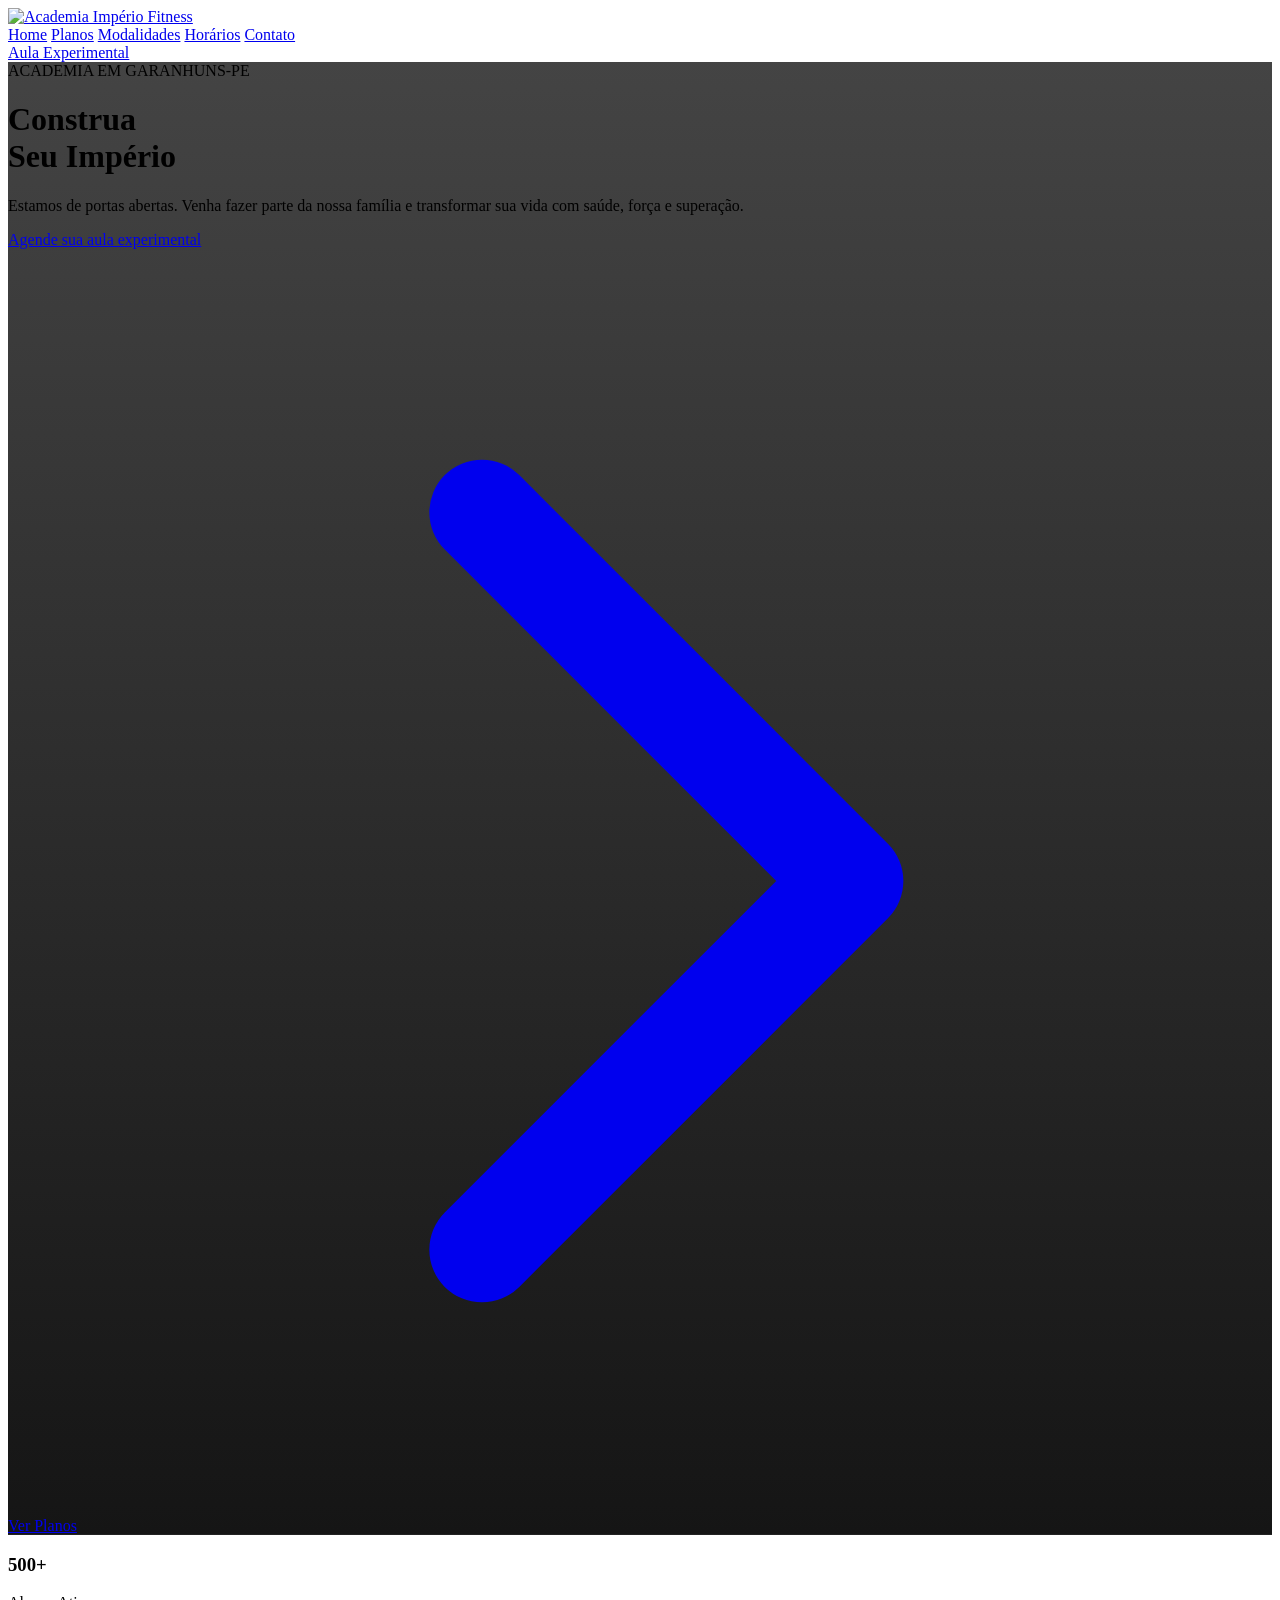
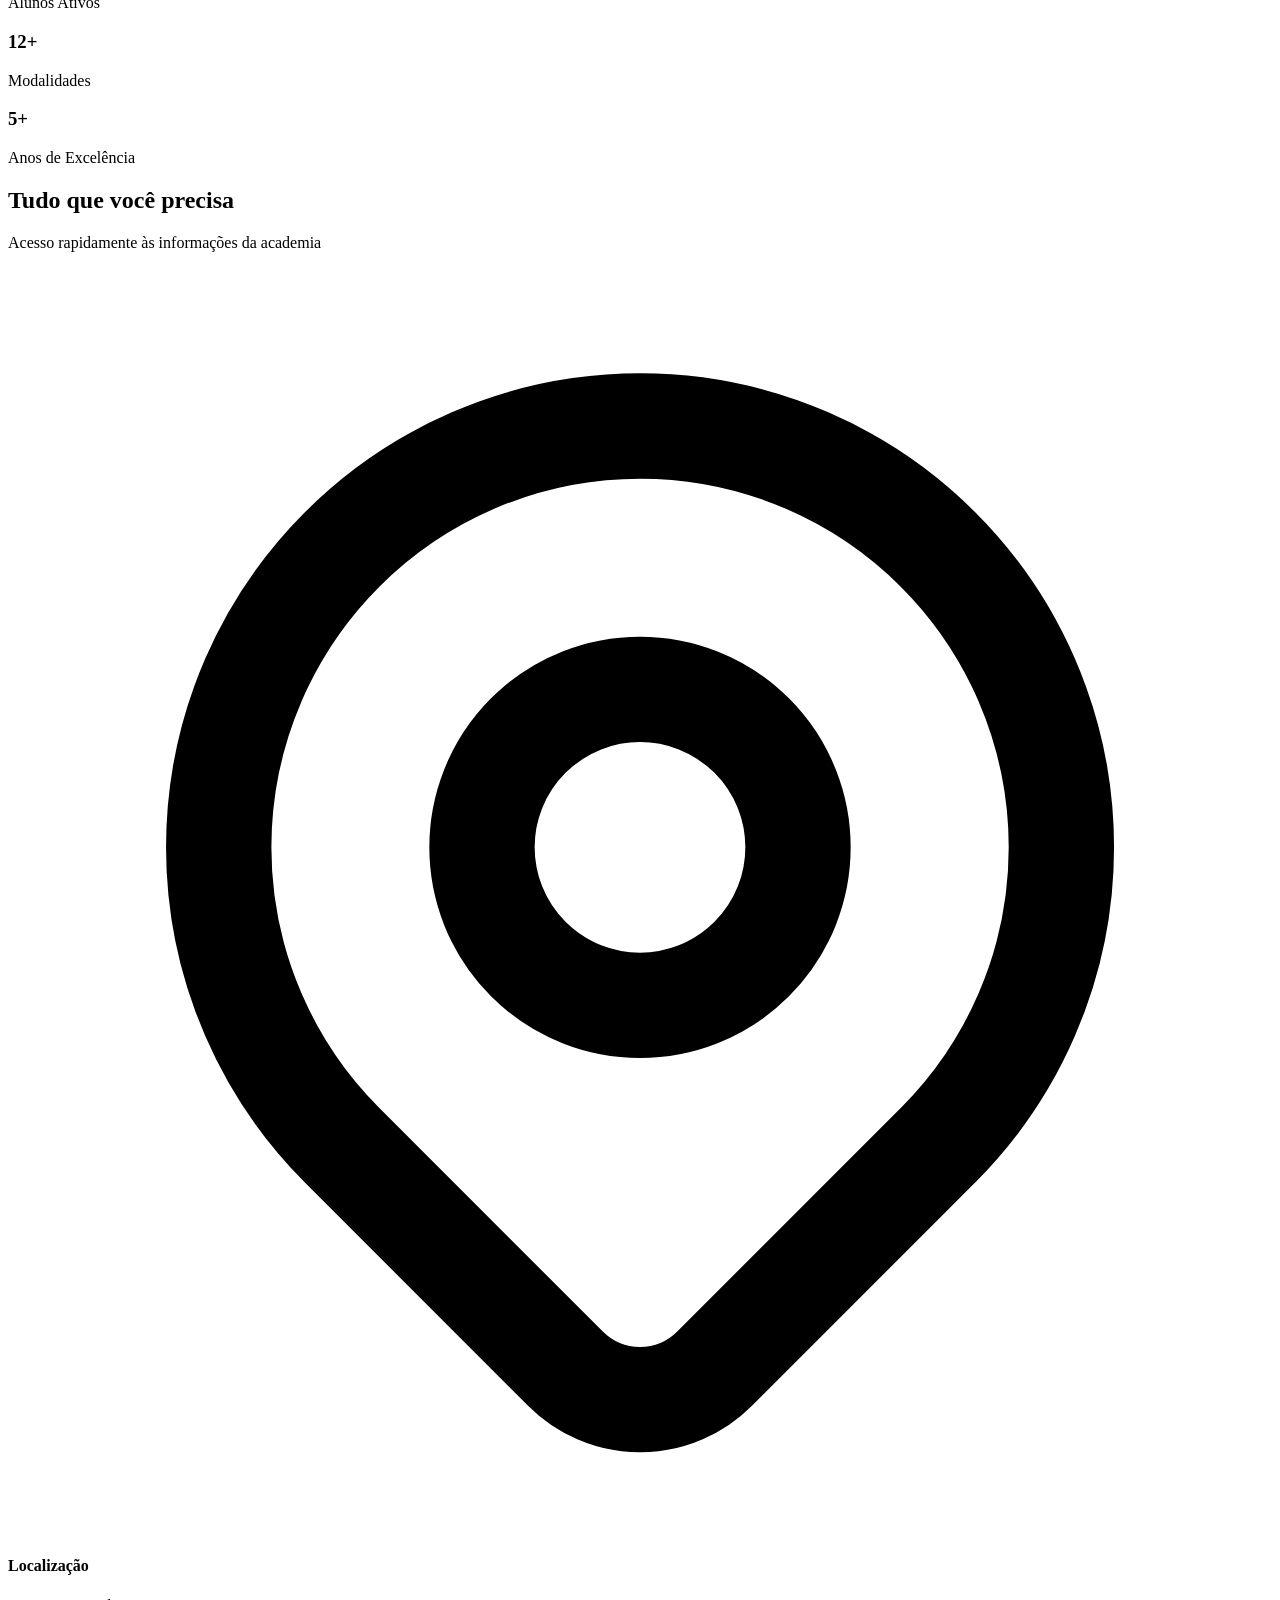
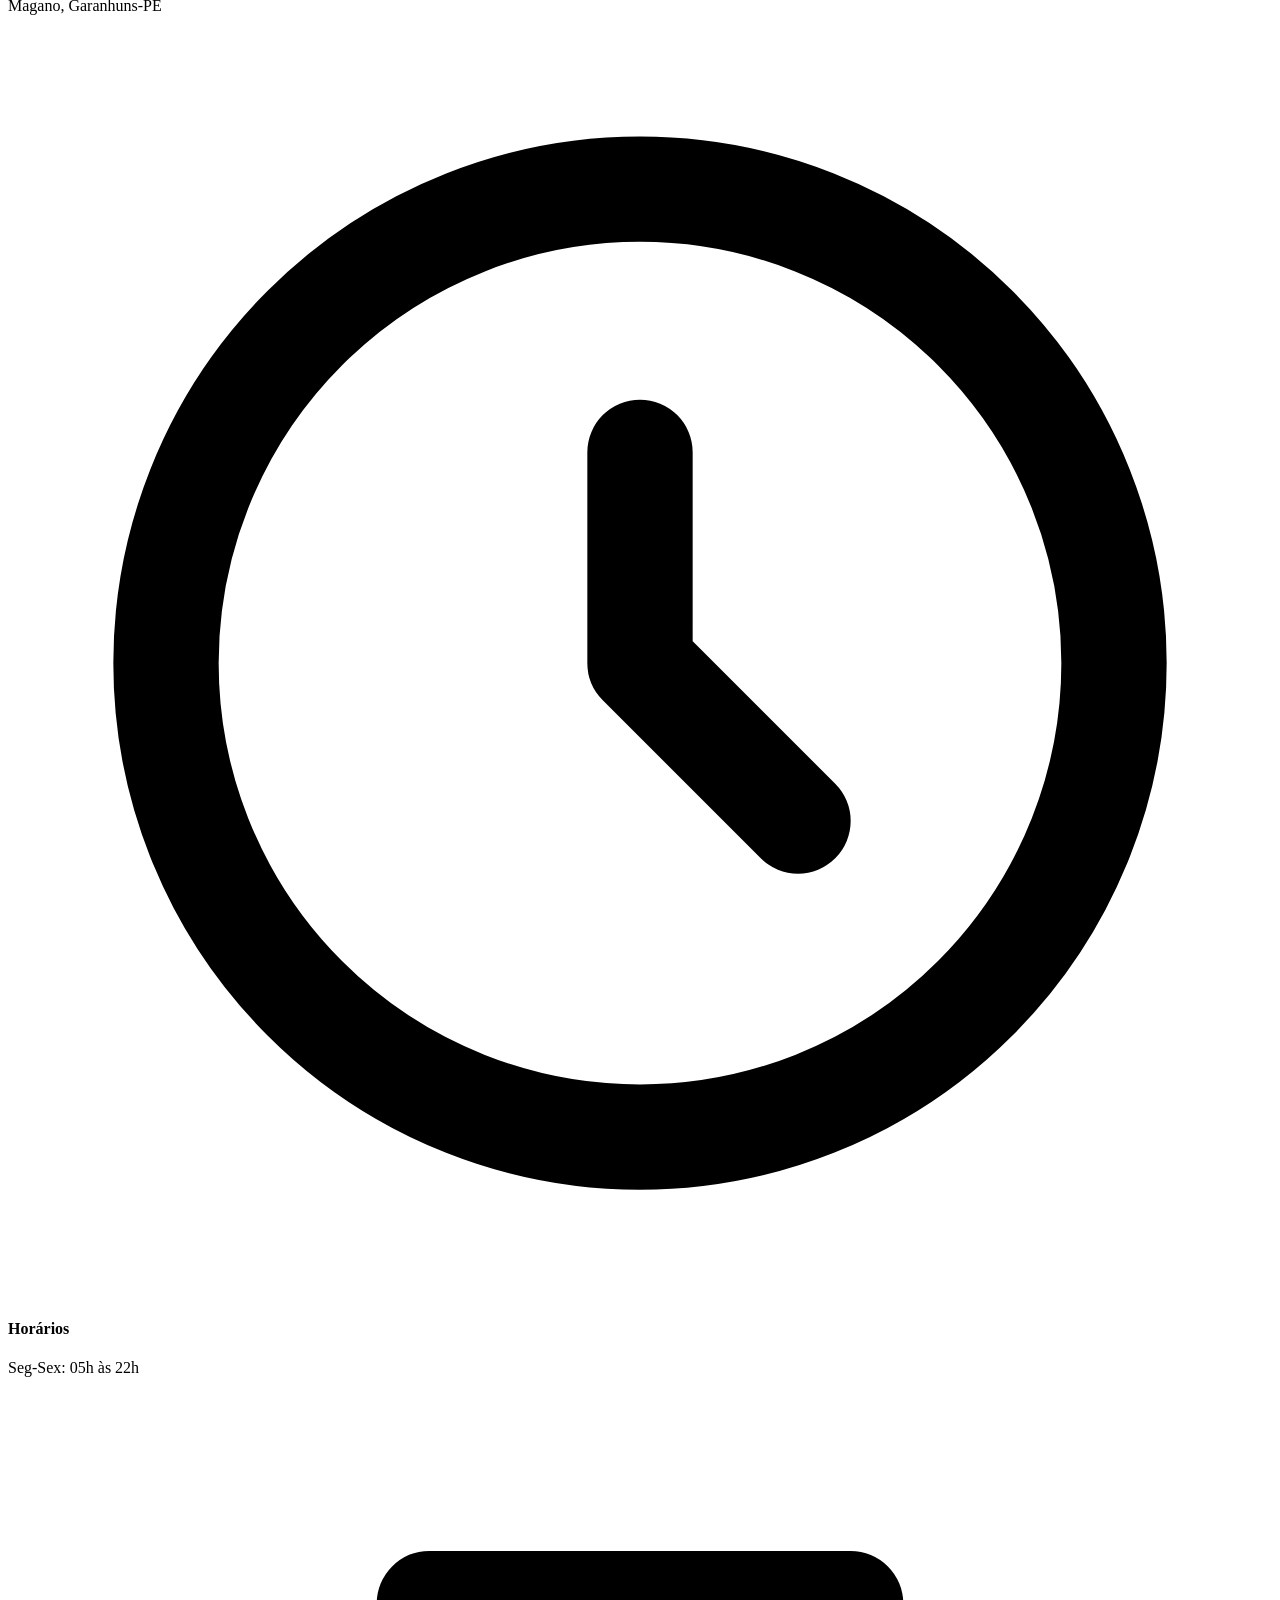
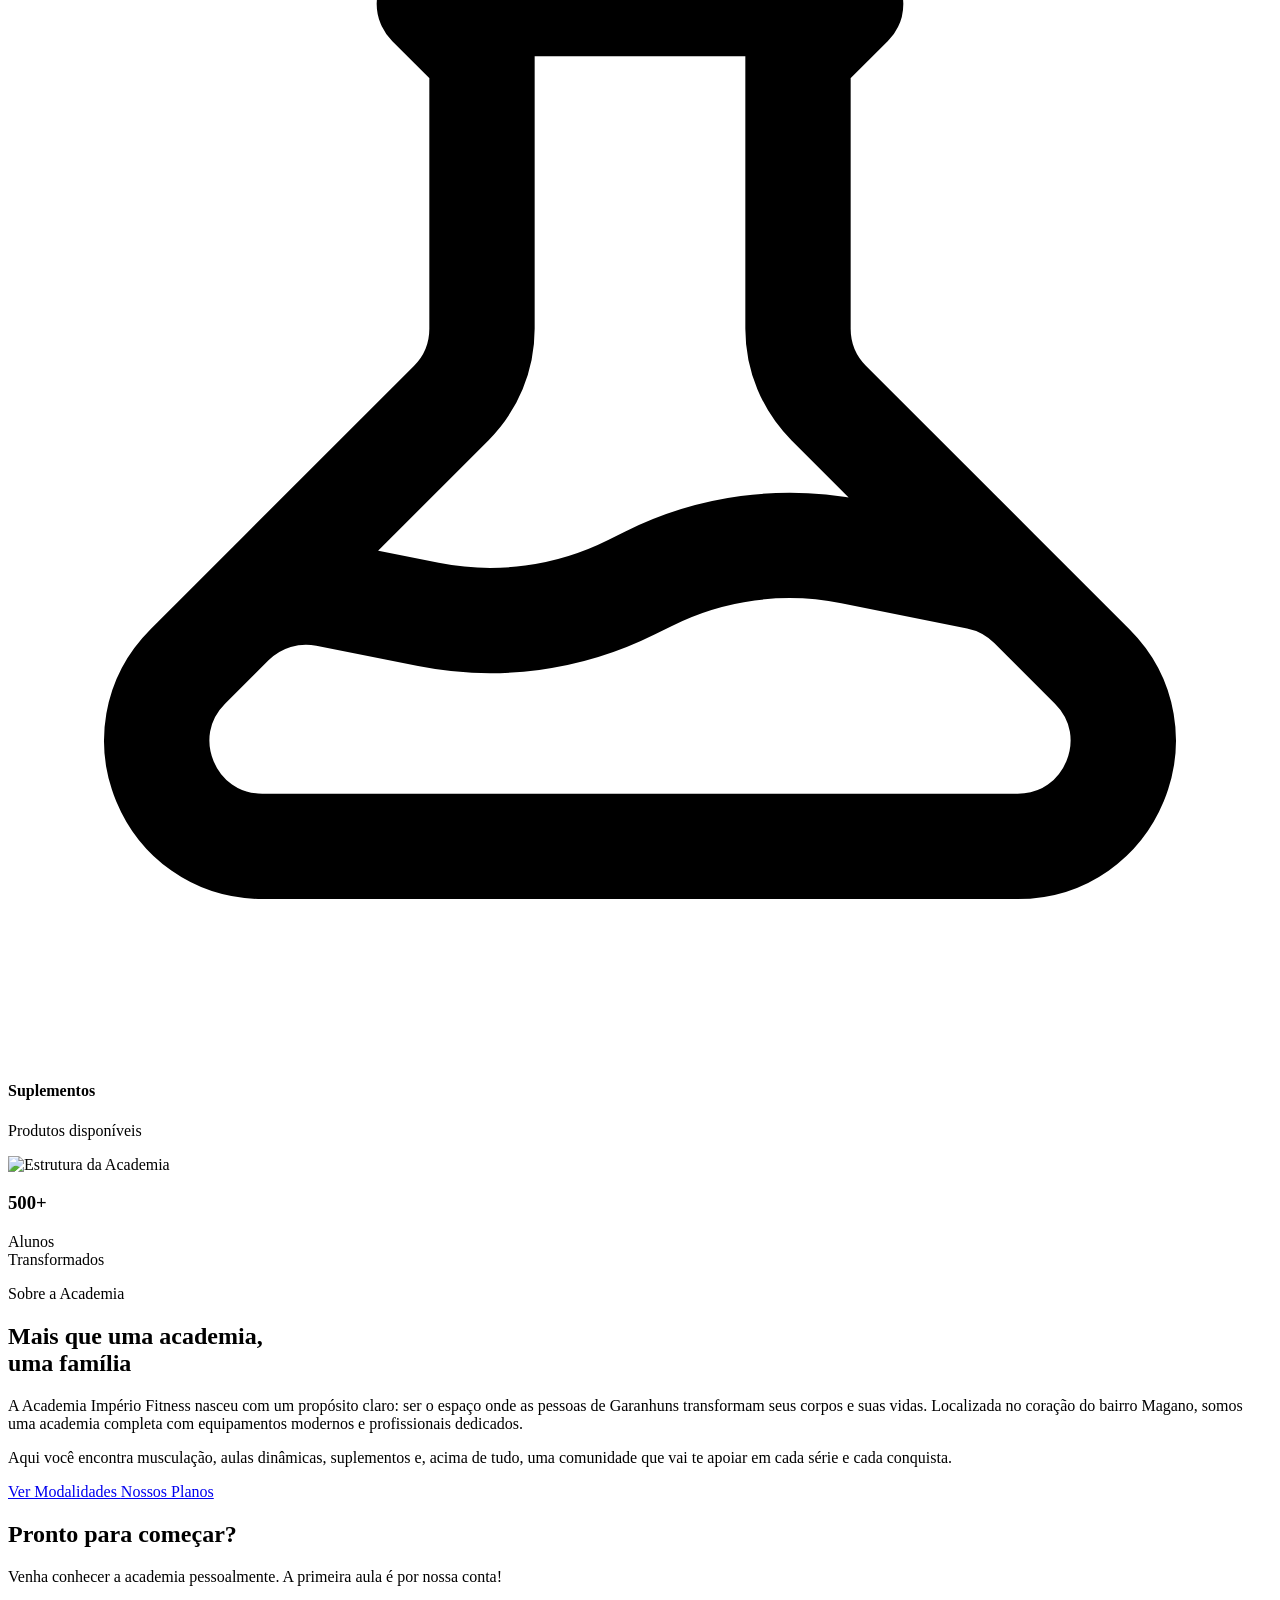
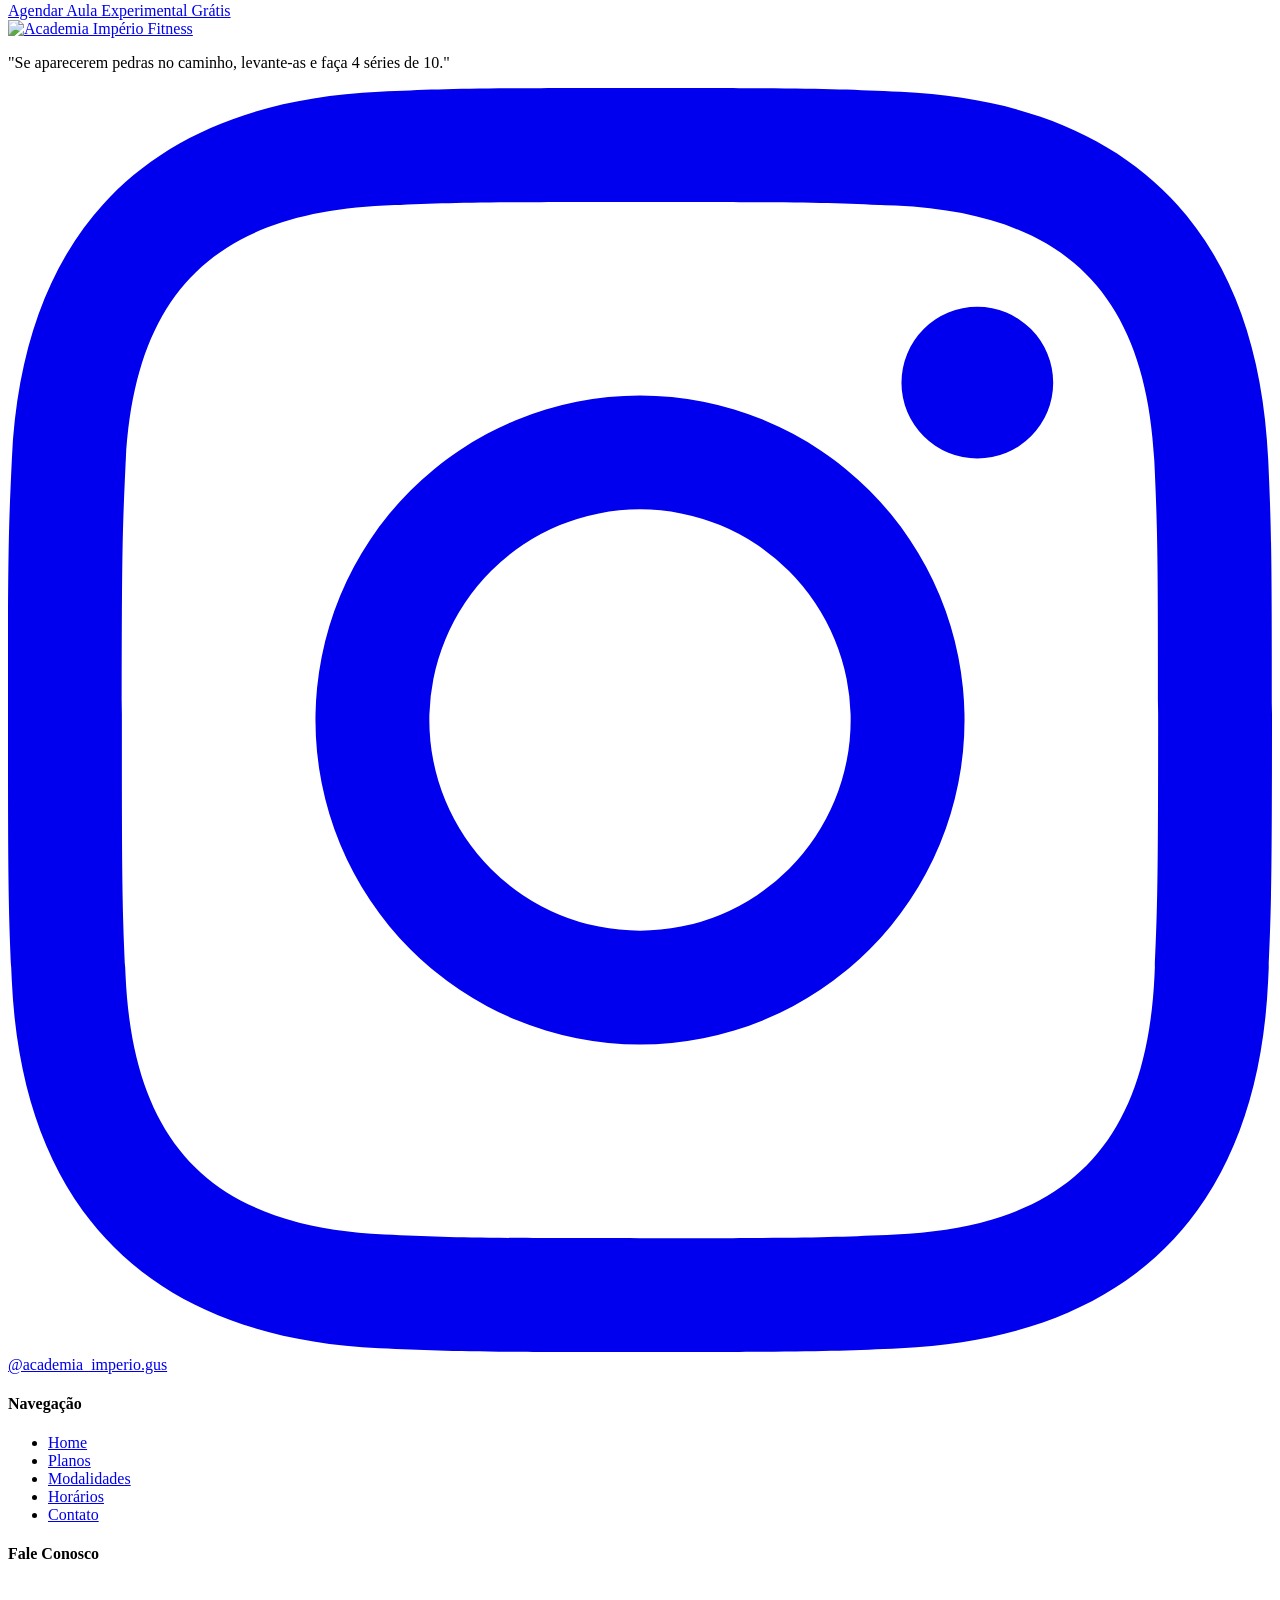
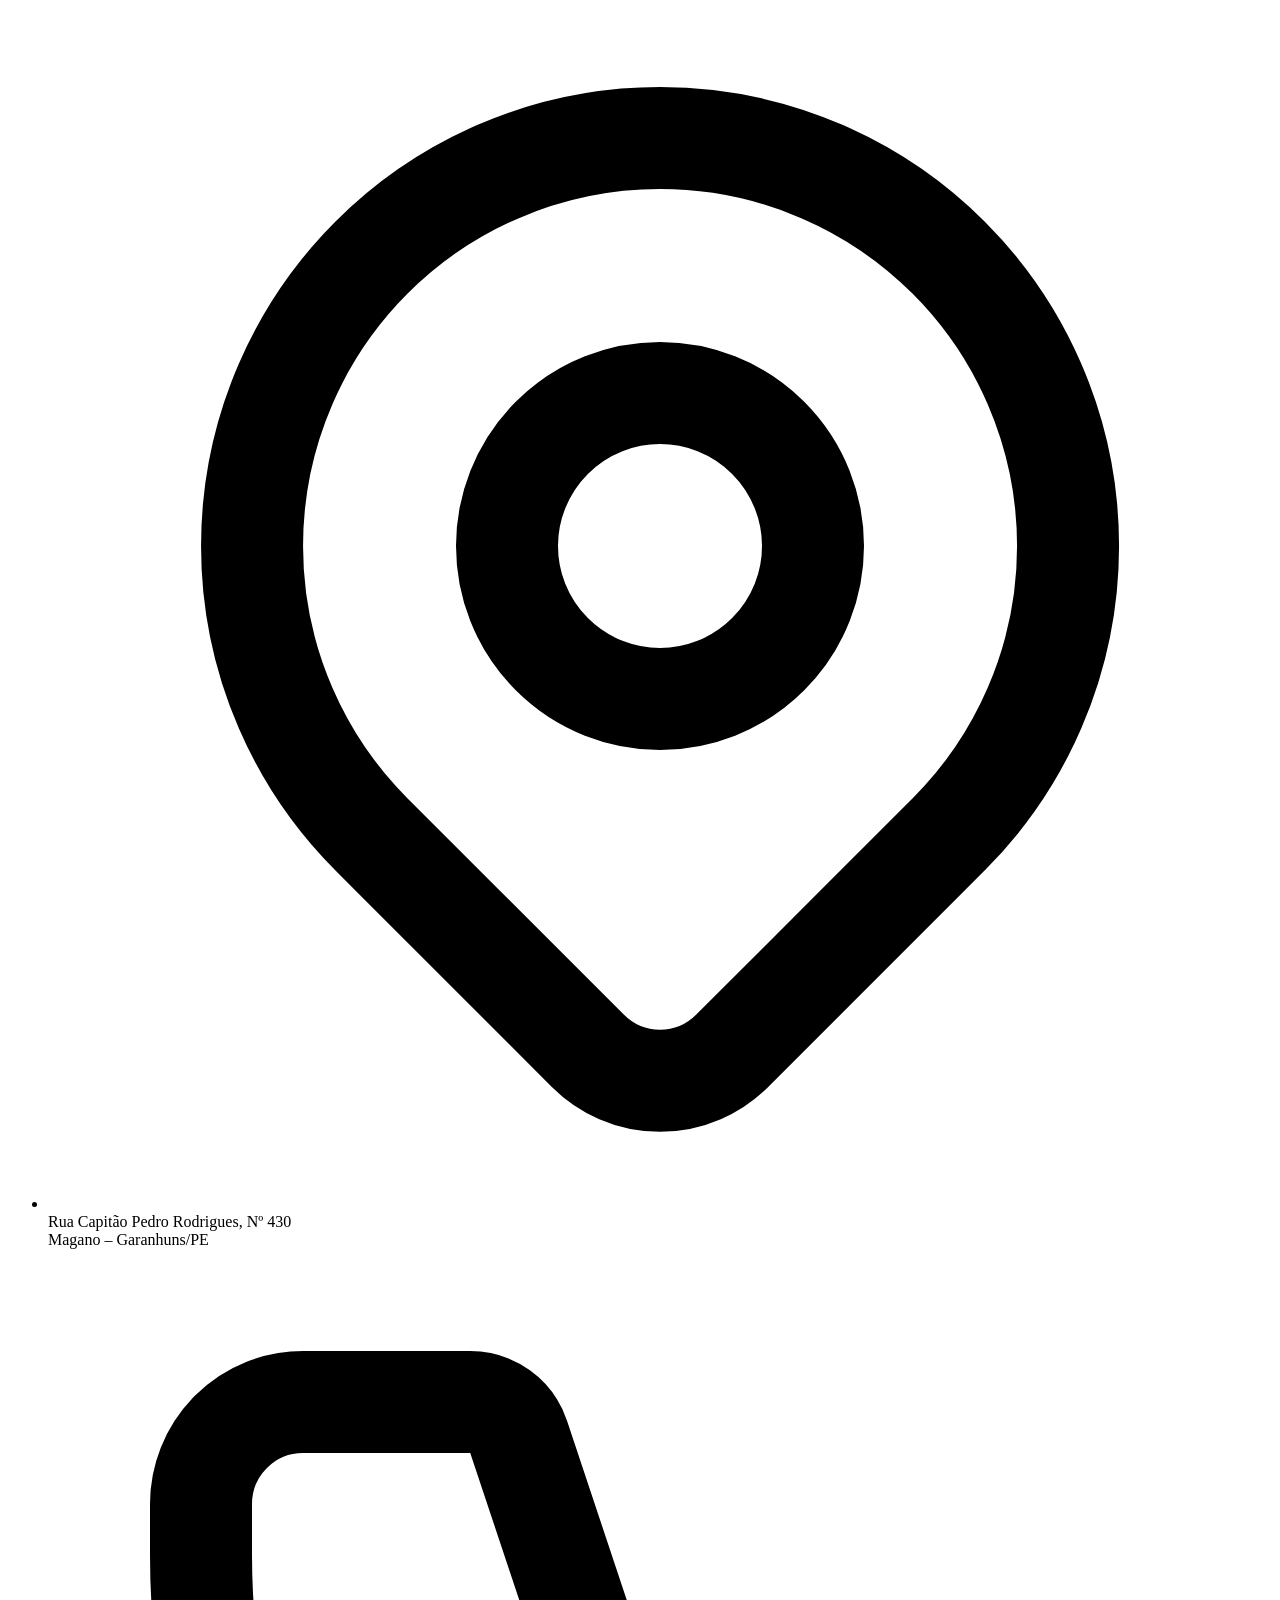
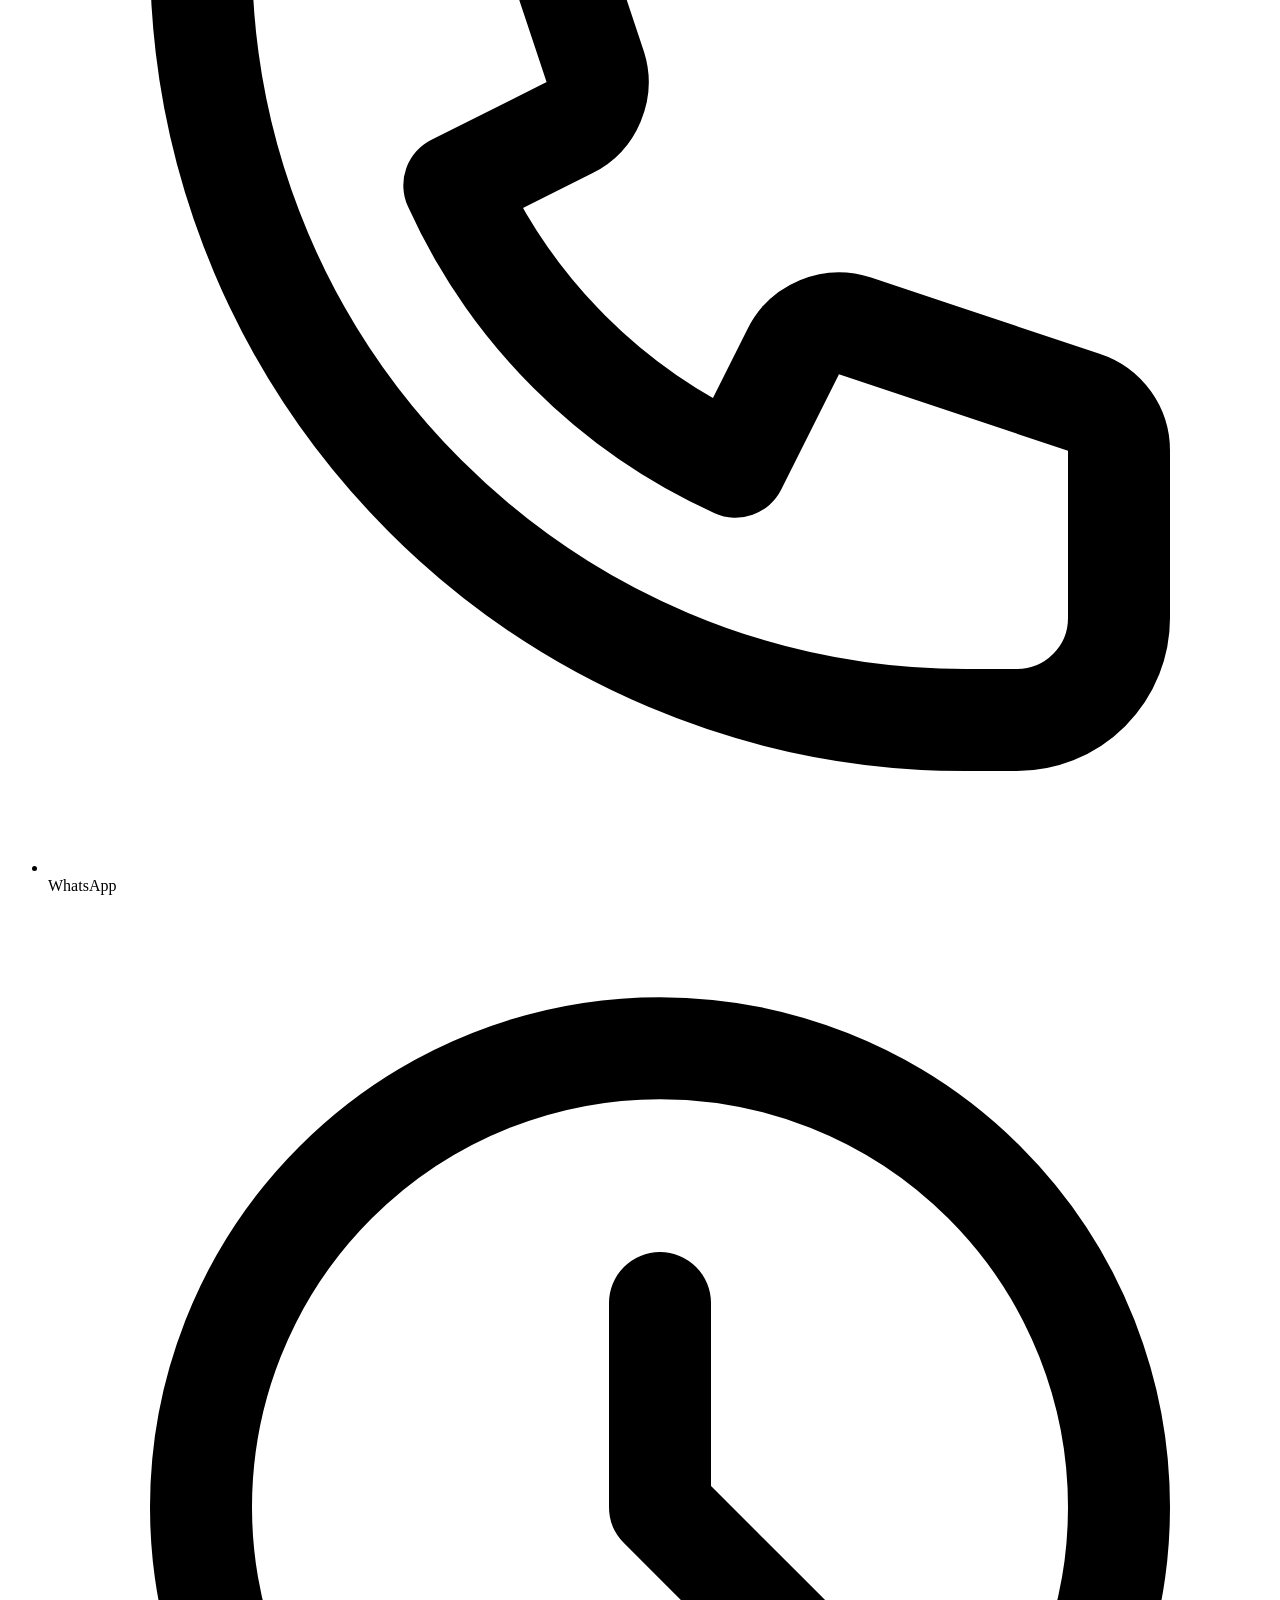
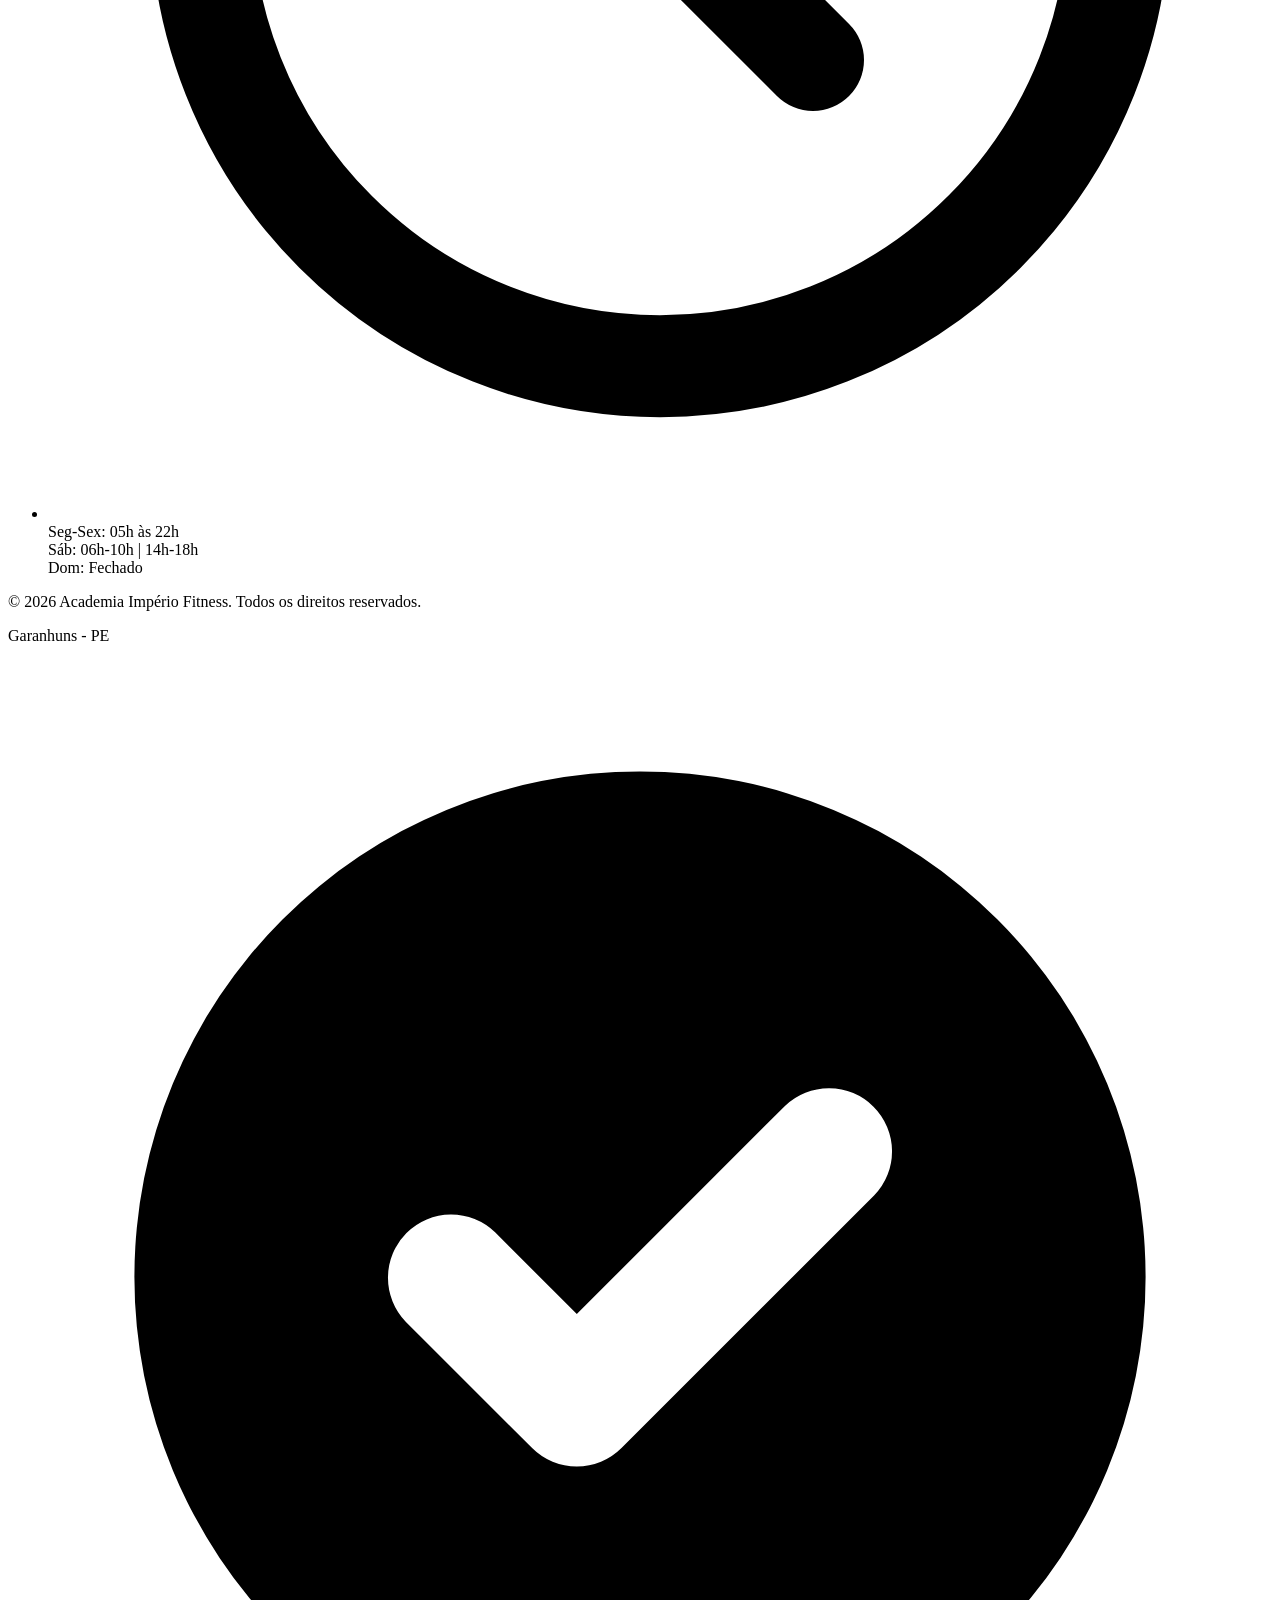
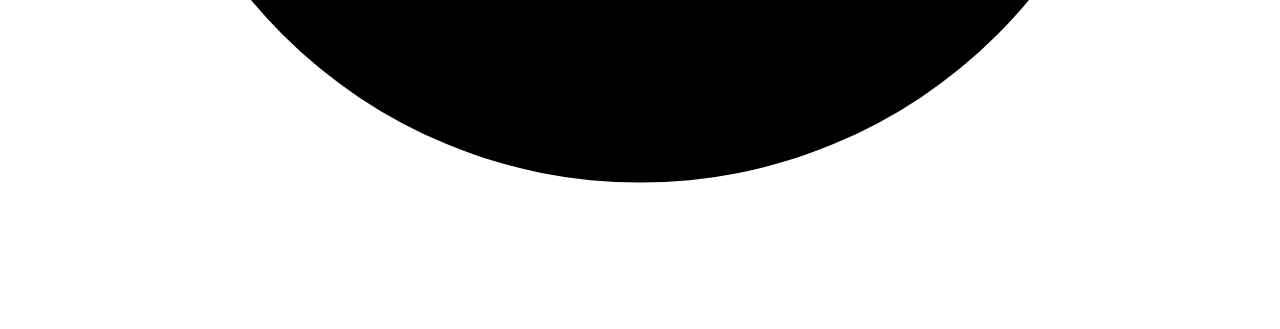
==== index.html @ 36190e59 "Add files via upload" ====
<!DOCTYPE html>
<html lang="pt-BR">
<head>
    <meta charset="UTF-8">
    <meta name="viewport" content="width=device-width, initial-scale=1.0">
    <title>Academia Império Fitness | Garanhuns-PE</title>
    
    <script src="https://cdn.tailwindcss.com"></script>
    <link rel="preconnect" href="https://fonts.googleapis.com">
    <link rel="preconnect" href="https://fonts.gstatic.com" crossorigin>
    <link href="https://fonts.googleapis.com/css2?family=Inter:wght@400;500;600&family=Montserrat:wght@400;700;900&display=swap" rel="stylesheet">

    <script>
      tailwind.config = {
        theme: {
          extend: {
            colors: {
              'imperio-bg': '#151515',
              'imperio-laranja': '#F37021',
            },
            fontFamily: {
              'titulo': ['"Montserrat"', 'sans-serif'], 
              'texto': ['"Inter"', 'sans-serif'], 
            }
          }
        }
      }
    </script>
       
    <style>
        .hero-bg {
            background-image: linear-gradient(rgba(21, 21, 21, 0.8), rgba(21, 21, 21, 1)), url('https://images.unsplash.com/photo-1534438327276-14e5300c3a48?q=80&w=1920&auto=format&fit=crop');
            background-size: cover;
            background-position: center;
        }
    </style>
</head>
<body class="bg-imperio-bg text-white font-texto antialiased">

    <header class="container mx-auto px-6 py-6 flex flex-col md:flex-row justify-between items-center gap-4">
        <a href="index.html" class="flex items-center">
    <img src="logo.png" alt="Academia Império Fitness" class="h-24 md:h-28 rounded-xl hover:scale-105 transition-transform duration-300">
</a>
        
        <nav class="flex gap-4 md:gap-8 font-medium text-sm md:text-base text-gray-300">
            <a href="index.html" class="text-imperio-laranja">Home</a>
            <a href="planos.html" class="hover:text-imperio-laranja transition duration-200">Planos</a>
            <a href="modalidades.html" class="hover:text-imperio-laranja transition duration-200">Modalidades</a>
            <a href="horarios.html" class="hover:text-imperio-laranja transition duration-200">Horários</a>
            <a href="contato.html" class="hover:text-imperio-laranja transition duration-200">Contato</a>
        </nav>

        <a href="contato.html" class="hidden lg:block bg-imperio-laranja hover:bg-orange-600 text-white font-bold py-3 px-6 rounded-md transition duration-300 uppercase tracking-wide text-sm">
            Aula Experimental
        </a>
    </header>

    <main class="hero-bg pt-20 pb-16 flex flex-col items-center border-t border-gray-800">
        <div class="container mx-auto px-6 flex flex-col items-center text-center max-w-4xl">
            
            <div class="border border-imperio-laranja/50 text-imperio-laranja px-4 py-1.5 rounded-full text-xs font-bold tracking-widest mb-8 flex items-center gap-2">
                <span class="w-2 h-2 rounded-full bg-imperio-laranja animate-pulse"></span>
                ACADEMIA EM GARANHUNS-PE
            </div>

            <h1 class="font-titulo font-black text-6xl md:text-8xl uppercase mb-6 leading-[0.9]">
                Construa <br> <span class="text-imperio-laranja">Seu Império</span>
            </h1>

            <p class="text-gray-300 text-lg md:text-xl mb-10 max-w-2xl leading-relaxed">
                Estamos de portas abertas. Venha fazer parte da nossa família e transformar sua vida com saúde, força e superação.
            </p>

            <div class="flex flex-col sm:flex-row gap-4 w-full sm:w-auto mb-16">
                <a href="contato.html" class="bg-imperio-laranja hover:bg-orange-600 text-white font-bold py-4 px-8 rounded-md transition duration-300 flex items-center justify-center gap-2 uppercase tracking-wide text-sm">
                    Agende sua aula experimental
                    <svg xmlns="http://www.w3.org/2000/svg" class="h-4 w-4" fill="none" viewBox="0 0 24 24" stroke="currentColor"><path stroke-linecap="round" stroke-linejoin="round" stroke-width="2" d="M9 5l7 7-7 7" /></svg>
                </a>
                <a href="planos.html" class="border border-gray-600 hover:border-white text-white font-bold py-4 px-8 rounded-md transition duration-300 text-center uppercase tracking-wide text-sm">
                    Ver Planos
                </a>
            </div>

            <div class="h-12 w-[1px] bg-imperio-laranja"></div>
        </div>
    </main>

    <section class="bg-imperio-laranja py-10">
        <div class="container mx-auto px-6 grid grid-cols-1 md:grid-cols-3 text-center divide-y md:divide-y-0 md:divide-x divide-black/20 text-black">
            <div class="py-4 md:py-0">
                <h3 class="font-titulo font-black text-4xl mb-1">500+</h3>
                <p class="text-sm font-semibold uppercase tracking-wider">Alunos Ativos</p>
            </div>
            <div class="py-4 md:py-0">
                <h3 class="font-titulo font-black text-4xl mb-1">12+</h3>
                <p class="text-sm font-semibold uppercase tracking-wider">Modalidades</p>
            </div>
            <div class="py-4 md:py-0">
                <h3 class="font-titulo font-black text-4xl mb-1">5+</h3>
                <p class="text-sm font-semibold uppercase tracking-wider">Anos de Excelência</p>
            </div>
        </div>
    </section>

    <section class="py-24 container mx-auto px-6 text-center">
        <h2 class="font-titulo font-black text-4xl uppercase mb-3">Tudo que você precisa</h2>
        <p class="text-gray-400 mb-16">Acesso rapidamente às informações da academia</p>

        <div class="grid grid-cols-1 md:grid-cols-3 gap-12 max-w-4xl mx-auto">
            <div class="flex flex-col items-center">
                <div class="w-24 h-24 rounded-full border border-imperio-laranja flex items-center justify-center mb-6">
                    <svg xmlns="http://www.w3.org/2000/svg" class="h-8 w-8 text-imperio-laranja" fill="none" viewBox="0 0 24 24" stroke="currentColor"><path stroke-linecap="round" stroke-linejoin="round" stroke-width="2" d="M17.657 16.657L13.414 20.9a1.998 1.998 0 01-2.827 0l-4.243-4.243a8 8 0 1111.314 0z" /><path stroke-linecap="round" stroke-linejoin="round" stroke-width="2" d="M15 11a3 3 0 11-6 0 3 3 0 016 0z" /></svg>
                </div>
                <h4 class="font-bold uppercase tracking-widest text-sm mb-2">Localização</h4>
                <p class="text-gray-500 text-xs">Magano, Garanhuns-PE</p>
            </div>
            <div class="flex flex-col items-center">
                <div class="w-24 h-24 rounded-full border border-imperio-laranja flex items-center justify-center mb-6">
                    <svg xmlns="http://www.w3.org/2000/svg" class="h-8 w-8 text-imperio-laranja" fill="none" viewBox="0 0 24 24" stroke="currentColor"><path stroke-linecap="round" stroke-linejoin="round" stroke-width="2" d="M12 8v4l3 3m6-3a9 9 0 11-18 0 9 9 0 0118 0z" /></svg>
                </div>
                <h4 class="font-bold uppercase tracking-widest text-sm mb-2">Horários</h4>
                <p class="text-gray-500 text-xs">Seg-Sex: 05h às 22h</p>
            </div>
            <div class="flex flex-col items-center">
                <div class="w-24 h-24 rounded-full border border-imperio-laranja flex items-center justify-center mb-6">
                    <svg xmlns="http://www.w3.org/2000/svg" class="h-8 w-8 text-imperio-laranja" fill="none" viewBox="0 0 24 24" stroke="currentColor"><path stroke-linecap="round" stroke-linejoin="round" stroke-width="2" d="M19.428 15.428a2 2 0 00-1.022-.547l-2.387-.477a6 6 0 00-3.86.517l-.318.158a6 6 0 01-3.86.517L6.05 15.21a2 2 0 00-1.806.547M8 4h8l-1 1v5.172a2 2 0 00.586 1.414l5 5c1.26 1.26.367 3.414-1.415 3.414H4.828c-1.782 0-2.674-2.154-1.414-3.414l5-5A2 2 0 009 10.172V5L8 4z" /></svg>
                </div>
                <h4 class="font-bold uppercase tracking-widest text-sm mb-2">Suplementos</h4>
                <p class="text-gray-500 text-xs">Produtos disponíveis</p>
            </div>
        </div>
    </section>

    <section class="py-20 container mx-auto px-6">
        <div class="grid grid-cols-1 lg:grid-cols-2 gap-16 items-center">
            
            <div class="relative">
                <img src="https://images.unsplash.com/photo-1571019614242-c5c5dee9f50b?q=80&w=800&auto=format&fit=crop" alt="Estrutura da Academia" class="rounded-xl grayscale hover:grayscale-0 transition duration-500 shadow-2xl w-full">
                
                <div class="absolute -bottom-6 -right-6 lg:bottom-10 lg:-right-10 bg-imperio-laranja p-8 rounded-lg shadow-xl text-black border-4 border-[#151515]">
                    <h3 class="font-titulo font-black text-4xl mb-1">500+</h3>
                    <p class="text-xs font-bold uppercase tracking-widest">Alunos<br>Transformados</p>
                </div>
            </div>

            <div>
                <span class="text-imperio-laranja font-bold tracking-widest text-xs uppercase mb-4 block">Sobre a Academia</span>
                <h2 class="font-titulo font-black text-4xl md:text-5xl uppercase mb-8 leading-tight">
                    Mais que uma academia,<br><span class="text-imperio-laranja">uma família</span>
                </h2>
                
                <div class="space-y-6 text-gray-400 text-sm leading-relaxed mb-10">
                    <p>A Academia Império Fitness nasceu com um propósito claro: ser o espaço onde as pessoas de Garanhuns transformam seus corpos e suas vidas. Localizada no coração do bairro Magano, somos uma academia completa com equipamentos modernos e profissionais dedicados.</p>
                    <p>Aqui você encontra musculação, aulas dinâmicas, suplementos e, acima de tudo, uma comunidade que vai te apoiar em cada série e cada conquista.</p>
                </div>

                <div class="flex flex-wrap gap-4">
                    <a href="modalidades.html" class="bg-imperio-laranja hover:bg-orange-600 text-white font-bold py-3 px-8 rounded transition duration-300 uppercase tracking-widest text-xs">
                        Ver Modalidades
                    </a>
                    <a href="planos.html" class="border border-gray-600 hover:border-white text-white font-bold py-3 px-8 rounded transition duration-300 uppercase tracking-widest text-xs">
                        Nossos Planos
                    </a>
                </div>
            </div>

        </div>
    </section>

    <section class="bg-imperio-laranja py-24 mt-10">
        <div class="container mx-auto px-6 text-center text-black">
            <h2 class="font-titulo font-black text-5xl uppercase mb-4">Pronto para começar?</h2>
            <p class="mb-10 text-lg font-medium">Venha conhecer a academia pessoalmente. A primeira aula é por nossa conta!</p>
            <a href="contato.html" class="inline-block bg-[#151515] hover:bg-black text-imperio-laranja font-black py-5 px-10 rounded-md transition duration-300 uppercase tracking-widest shadow-2xl">
                Agendar Aula Experimental Grátis
            </a>
        </div>
    </section>

    <footer class="bg-[#0A0A0A] pt-16 pb-8">
        <div class="container mx-auto px-6 grid grid-cols-1 md:grid-cols-3 gap-12 mb-12 border-b border-gray-800 pb-12">
            
            <div>
                <a href="index.html" class="flex items-center">
    <img src="logo.png" alt="Academia Império Fitness" class="h-20 md:h-24 rounded-lg mb-6 shadow-lg border border-gray-800">
</a>
                <p class="text-gray-500 text-xs italic mb-6 border-l-2 border-imperio-laranja pl-4">"Se aparecerem pedras no caminho, levante-as e faça 4 séries de 10."</p>
                <a href="https://www.instagram.com/academia_imperio.gus" target="_blank" class="inline-flex items-center gap-2 border border-gray-700 hover:border-imperio-laranja text-gray-400 hover:text-imperio-laranja px-4 py-2 rounded transition text-xs font-bold uppercase">
                    <svg xmlns="http://www.w3.org/2000/svg" class="h-4 w-4" fill="currentColor" viewBox="0 0 24 24"><path d="M12 2.163c3.204 0 3.584.012 4.85.07 3.252.148 4.771 1.691 4.919 4.919.058 1.265.069 1.645.069 4.849 0 3.205-.012 3.584-.069 4.849-.149 3.225-1.664 4.771-4.919 4.919-1.266.058-1.644.07-4.85.07-3.204 0-3.584-.012-4.849-.07-3.26-.149-4.771-1.699-4.919-4.92-.058-1.265-.07-1.644-.07-4.849 0-3.204.013-3.583.07-4.849.149-3.227 1.664-4.771 4.919-4.919 1.266-.057 1.645-.069 4.849-.069zM12 0C8.741 0 8.333.014 7.053.072 2.695.272.273 2.69.073 7.052.014 8.333 0 8.741 0 12c0 3.259.014 3.668.072 4.948.2 4.358 2.618 6.78 6.98 6.98 1.281.058 1.689.072 4.948.072 3.259 0 3.668-.014 4.948-.072 4.354-.2 6.782-2.618 6.979-6.98.059-1.28.073-1.689.073-4.948 0-3.259-.014-3.667-.072-4.947-.196-4.354-2.617-6.78-6.979-6.98C15.668.014 15.259 0 12 0zm0 5.838a6.162 6.162 0 100 12.324 6.162 6.162 0 000-12.324zM12 16a4 4 0 110-8 4 4 0 010 8zm6.406-11.845a1.44 1.44 0 100 2.881 1.44 1.44 0 000-2.881z"/></svg>
                    @academia_imperio.gus
                </a>
            </div>

            <div>
                <h4 class="text-imperio-laranja font-bold uppercase tracking-widest text-xs mb-6">Navegação</h4>
                <ul class="space-y-4 text-gray-400 text-xs font-medium">
                    <li><a href="index.html" class="hover:text-white transition">Home</a></li>
                    <li><a href="planos.html" class="hover:text-white transition">Planos</a></li>
                    <li><a href="modalidades.html" class="hover:text-white transition">Modalidades</a></li>
                    <li><a href="horarios.html" class="hover:text-white transition">Horários</a></li>
                    <li><a href="contato.html" class="hover:text-white transition">Contato</a></li>
                </ul>
            </div>

            <div>
                <h4 class="text-imperio-laranja font-bold uppercase tracking-widest text-xs mb-6">Fale Conosco</h4>
                <ul class="space-y-5 text-gray-400 text-xs">
                    <li class="flex items-start gap-3">
                        <svg class="h-4 w-4 text-gray-500 mt-0.5 shrink-0" fill="none" viewBox="0 0 24 24" stroke="currentColor"><path stroke-linecap="round" stroke-linejoin="round" stroke-width="2" d="M17.657 16.657L13.414 20.9a1.998 1.998 0 01-2.827 0l-4.243-4.243a8 8 0 1111.314 0z" /><path stroke-linecap="round" stroke-linejoin="round" stroke-width="2" d="M15 11a3 3 0 11-6 0 3 3 0 016 0z" /></svg>
                        Rua Capitão Pedro Rodrigues, Nº 430<br>Magano – Garanhuns/PE
                    </li>
                    <li class="flex items-start gap-3">
                        <svg class="h-4 w-4 text-gray-500 mt-0.5 shrink-0" fill="none" viewBox="0 0 24 24" stroke="currentColor"><path stroke-linecap="round" stroke-linejoin="round" stroke-width="2" d="M3 5a2 2 0 012-2h3.28a1 1 0 01.948.684l1.498 4.493a1 1 0 01-.502 1.21l-2.257 1.13a11.042 11.042 0 005.516 5.516l1.13-2.257a1 1 0 011.21-.502l4.493 1.498a1 1 0 01.684.949V19a2 2 0 01-2 2h-1C9.716 21 3 14.284 3 6V5z" /></svg>
                        WhatsApp
                    </li>
                    <li class="flex items-start gap-3">
                        <svg class="h-4 w-4 text-gray-500 mt-0.5 shrink-0" fill="none" viewBox="0 0 24 24" stroke="currentColor"><path stroke-linecap="round" stroke-linejoin="round" stroke-width="2" d="M12 8v4l3 3m6-3a9 9 0 11-18 0 9 9 0 0118 0z" /></svg>
                        <div>
                            Seg-Sex: 05h às 22h<br>
                            Sáb: 06h-10h | 14h-18h<br>
                            Dom: Fechado
                        </div>
                    </li>
                </ul>
            </div>
        </div>
        
        <div class="container mx-auto px-6 flex flex-col md:flex-row justify-between items-center text-[10px] text-gray-600 font-medium uppercase tracking-widest">
            <p>&copy; 2026 Academia Império Fitness. Todos os direitos reservados.</p>
            <p class="mt-2 md:mt-0 flex items-center gap-1">Garanhuns - PE <svg xmlns="http://www.w3.org/2000/svg" class="h-3 w-3 text-imperio-laranja" viewBox="0 0 20 20" fill="currentColor"><path fill-rule="evenodd" d="M10 18a8 8 0 100-16 8 8 0 000 16zm3.707-9.293a1 1 0 00-1.414-1.414L9 10.586 7.707 9.293a1 1 0 00-1.414 1.414l2 2a1 1 0 001.414 0l4-4z" clip-rule="evenodd" /></svg></p>
        </div>
    </footer>

</body>
</html>
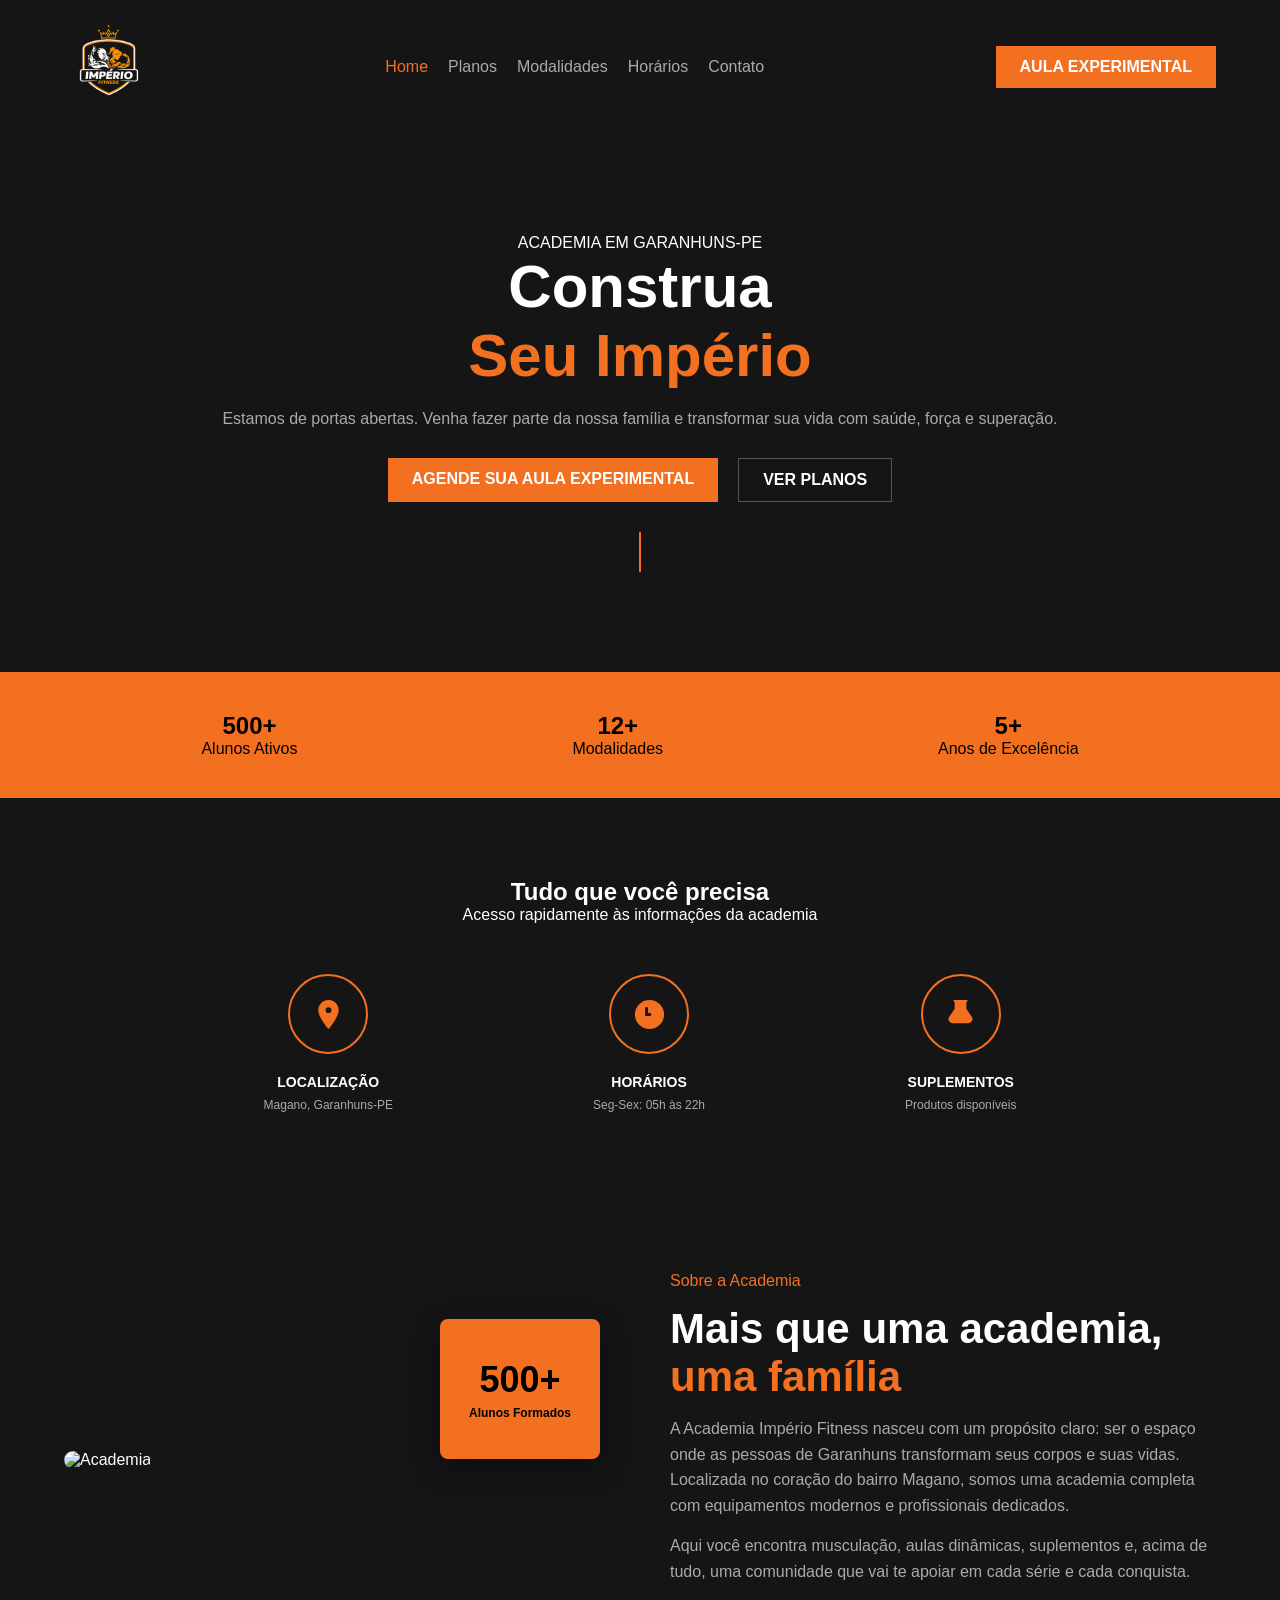
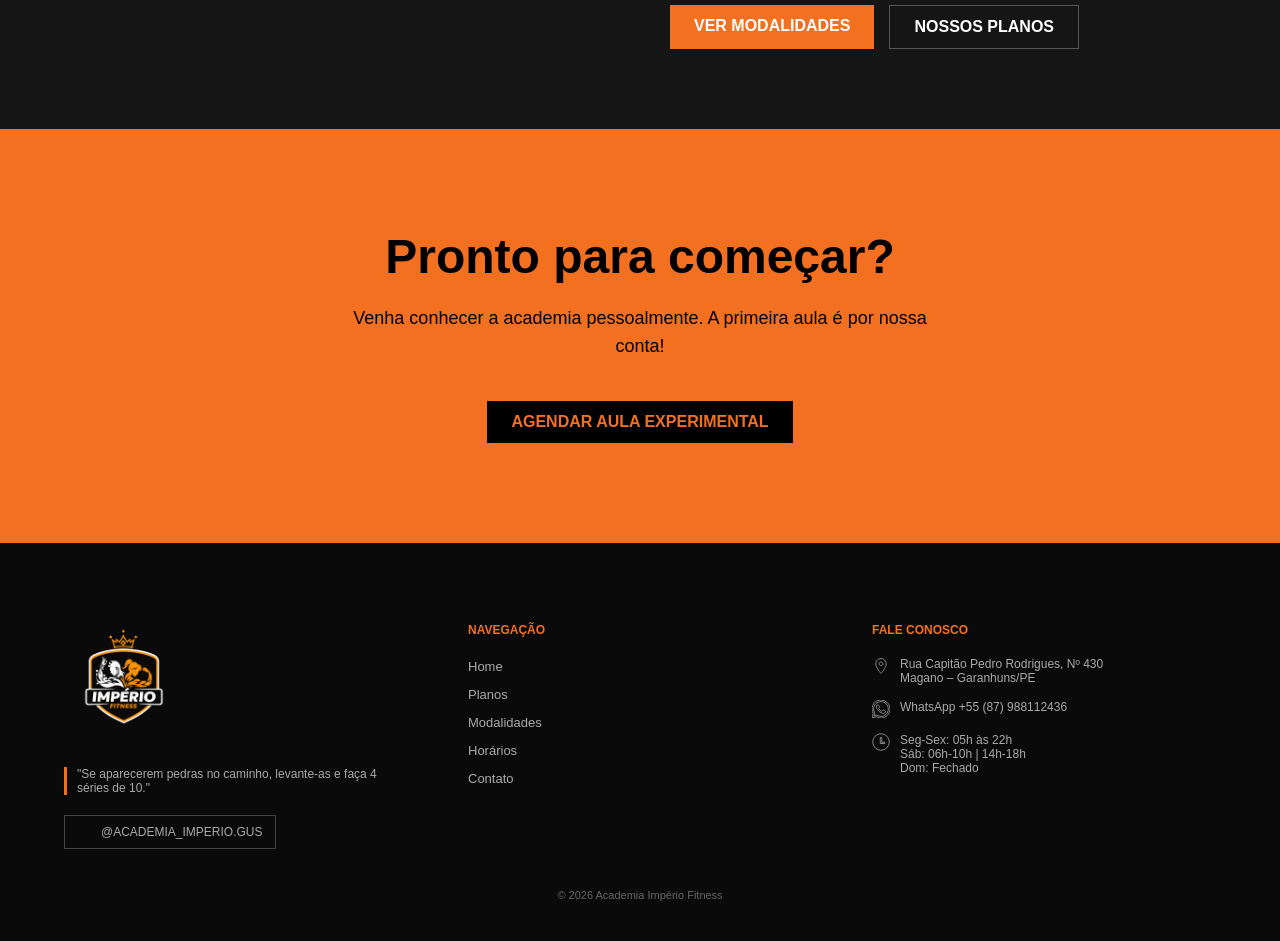
==== commit 0d00e6ac: "Refatoração Index.html" ====
--- a/index.html
+++ b/index.html
@@ -4,232 +4,256 @@
     <meta charset="UTF-8">
     <meta name="viewport" content="width=device-width, initial-scale=1.0">
     <title>Academia Império Fitness | Garanhuns-PE</title>
-    
-    <script src="https://cdn.tailwindcss.com"></script>
-    <link rel="preconnect" href="https://fonts.googleapis.com">
-    <link rel="preconnect" href="https://fonts.gstatic.com" crossorigin>
+
+    <link rel="stylesheet" href="style.css">
+
     <link href="https://fonts.googleapis.com/css2?family=Inter:wght@400;500;600&family=Montserrat:wght@400;700;900&display=swap" rel="stylesheet">
-
-    <script>
-      tailwind.config = {
-        theme: {
-          extend: {
-            colors: {
-              'imperio-bg': '#151515',
-              'imperio-laranja': '#F37021',
-            },
-            fontFamily: {
-              'titulo': ['"Montserrat"', 'sans-serif'], 
-              'texto': ['"Inter"', 'sans-serif'], 
-            }
-          }
-        }
-      }
-    </script>
-       
-    <style>
-        .hero-bg {
-            background-image: linear-gradient(rgba(21, 21, 21, 0.8), rgba(21, 21, 21, 1)), url('https://images.unsplash.com/photo-1534438327276-14e5300c3a48?q=80&w=1920&auto=format&fit=crop');
-            background-size: cover;
-            background-position: center;
-        }
-    </style>
 </head>
-<body class="bg-imperio-bg text-white font-texto antialiased">
-
-    <header class="container mx-auto px-6 py-6 flex flex-col md:flex-row justify-between items-center gap-4">
-        <a href="index.html" class="flex items-center">
-    <img src="logo.png" alt="Academia Império Fitness" class="h-24 md:h-28 rounded-xl hover:scale-105 transition-transform duration-300">
-</a>
-        
-        <nav class="flex gap-4 md:gap-8 font-medium text-sm md:text-base text-gray-300">
-            <a href="index.html" class="text-imperio-laranja">Home</a>
-            <a href="planos.html" class="hover:text-imperio-laranja transition duration-200">Planos</a>
-            <a href="modalidades.html" class="hover:text-imperio-laranja transition duration-200">Modalidades</a>
-            <a href="horarios.html" class="hover:text-imperio-laranja transition duration-200">Horários</a>
-            <a href="contato.html" class="hover:text-imperio-laranja transition duration-200">Contato</a>
+
+<body>
+
+<header class="header">
+    <div class="container header-content">
+        <a href="index.html" class="logo">
+            <img src="logo.png" alt="Academia Império Fitness">
+        </a>
+
+        <nav class="nav">
+            <a href="index.html" class="active">Home</a>
+            <a href="planos.html">Planos</a>
+            <a href="modalidades.html">Modalidades</a>
+            <a href="horarios.html">Horários</a>
+            <a href="contato.html">Contato</a>
         </nav>
 
-        <a href="contato.html" class="hidden lg:block bg-imperio-laranja hover:bg-orange-600 text-white font-bold py-3 px-6 rounded-md transition duration-300 uppercase tracking-wide text-sm">
+        <a href="contato.html" class="btn primary desktop-only">
             Aula Experimental
         </a>
-    </header>
-
-    <main class="hero-bg pt-20 pb-16 flex flex-col items-center border-t border-gray-800">
-        <div class="container mx-auto px-6 flex flex-col items-center text-center max-w-4xl">
-            
-            <div class="border border-imperio-laranja/50 text-imperio-laranja px-4 py-1.5 rounded-full text-xs font-bold tracking-widest mb-8 flex items-center gap-2">
-                <span class="w-2 h-2 rounded-full bg-imperio-laranja animate-pulse"></span>
+    </div>
+</header>
+
+<main>
+    <section class="hero">
+        <div class="container hero-content">
+
+            <div class="tag">
+                <span></span>
                 ACADEMIA EM GARANHUNS-PE
             </div>
 
-            <h1 class="font-titulo font-black text-6xl md:text-8xl uppercase mb-6 leading-[0.9]">
-                Construa <br> <span class="text-imperio-laranja">Seu Império</span>
+            <h1>
+                Construa <br>
+                <span>Seu Império</span>
             </h1>
 
-            <p class="text-gray-300 text-lg md:text-xl mb-10 max-w-2xl leading-relaxed">
+            <p>
                 Estamos de portas abertas. Venha fazer parte da nossa família e transformar sua vida com saúde, força e superação.
             </p>
 
-            <div class="flex flex-col sm:flex-row gap-4 w-full sm:w-auto mb-16">
-                <a href="contato.html" class="bg-imperio-laranja hover:bg-orange-600 text-white font-bold py-4 px-8 rounded-md transition duration-300 flex items-center justify-center gap-2 uppercase tracking-wide text-sm">
+            <div class="hero-buttons">
+                <a href="contato.html" class="btn primary">
                     Agende sua aula experimental
-                    <svg xmlns="http://www.w3.org/2000/svg" class="h-4 w-4" fill="none" viewBox="0 0 24 24" stroke="currentColor"><path stroke-linecap="round" stroke-linejoin="round" stroke-width="2" d="M9 5l7 7-7 7" /></svg>
                 </a>
-                <a href="planos.html" class="border border-gray-600 hover:border-white text-white font-bold py-4 px-8 rounded-md transition duration-300 text-center uppercase tracking-wide text-sm">
+                <a href="planos.html" class="btn secondary">
                     Ver Planos
                 </a>
             </div>
 
-            <div class="h-12 w-[1px] bg-imperio-laranja"></div>
-        </div>
-    </main>
-
-    <section class="bg-imperio-laranja py-10">
-        <div class="container mx-auto px-6 grid grid-cols-1 md:grid-cols-3 text-center divide-y md:divide-y-0 md:divide-x divide-black/20 text-black">
-            <div class="py-4 md:py-0">
-                <h3 class="font-titulo font-black text-4xl mb-1">500+</h3>
-                <p class="text-sm font-semibold uppercase tracking-wider">Alunos Ativos</p>
-            </div>
-            <div class="py-4 md:py-0">
-                <h3 class="font-titulo font-black text-4xl mb-1">12+</h3>
-                <p class="text-sm font-semibold uppercase tracking-wider">Modalidades</p>
-            </div>
-            <div class="py-4 md:py-0">
-                <h3 class="font-titulo font-black text-4xl mb-1">5+</h3>
-                <p class="text-sm font-semibold uppercase tracking-wider">Anos de Excelência</p>
-            </div>
+            <div class="divider"></div>
+
         </div>
     </section>
 
-    <section class="py-24 container mx-auto px-6 text-center">
-        <h2 class="font-titulo font-black text-4xl uppercase mb-3">Tudo que você precisa</h2>
-        <p class="text-gray-400 mb-16">Acesso rapidamente às informações da academia</p>
-
-        <div class="grid grid-cols-1 md:grid-cols-3 gap-12 max-w-4xl mx-auto">
-            <div class="flex flex-col items-center">
-                <div class="w-24 h-24 rounded-full border border-imperio-laranja flex items-center justify-center mb-6">
-                    <svg xmlns="http://www.w3.org/2000/svg" class="h-8 w-8 text-imperio-laranja" fill="none" viewBox="0 0 24 24" stroke="currentColor"><path stroke-linecap="round" stroke-linejoin="round" stroke-width="2" d="M17.657 16.657L13.414 20.9a1.998 1.998 0 01-2.827 0l-4.243-4.243a8 8 0 1111.314 0z" /><path stroke-linecap="round" stroke-linejoin="round" stroke-width="2" d="M15 11a3 3 0 11-6 0 3 3 0 016 0z" /></svg>
+    <section class="stats">
+        <div class="container stats-grid">
+            <div>
+                <h1>500+</h1>
+                <p>Alunos Ativos</p>
+            </div>
+            <div>
+                <h1>12+</h1>
+                <p>Modalidades</p>
+            </div>
+            <div>
+                <h1>5+</h1>
+                <p>Anos de Excelência</p>
+            </div>
+        </div>
+    </section>
+
+<section class="features">
+    <div class="container text-center">
+        <h1>Tudo que você precisa</h1>
+        <p class="subtitle">Acesso rapidamente às informações da academia</p>
+
+        <div class="features-grid">
+
+            <div class="feature">
+                <div class="icon">
+                    <!-- LOCALIZAÇÃO -->
+                    <svg viewBox="0 0 24 24">
+                        <path d="M12 2C8 2 5 5 5 9c0 5 7 13 7 13s7-8 7-13c0-4-3-7-7-7zm0 9a2 2 0 110-4 2 2 0 010 4z"/>
+                    </svg>
                 </div>
-                <h4 class="font-bold uppercase tracking-widest text-sm mb-2">Localização</h4>
-                <p class="text-gray-500 text-xs">Magano, Garanhuns-PE</p>
-            </div>
-            <div class="flex flex-col items-center">
-                <div class="w-24 h-24 rounded-full border border-imperio-laranja flex items-center justify-center mb-6">
-                    <svg xmlns="http://www.w3.org/2000/svg" class="h-8 w-8 text-imperio-laranja" fill="none" viewBox="0 0 24 24" stroke="currentColor"><path stroke-linecap="round" stroke-linejoin="round" stroke-width="2" d="M12 8v4l3 3m6-3a9 9 0 11-18 0 9 9 0 0118 0z" /></svg>
+                <h4>Localização</h4>
+                <p>Magano, Garanhuns-PE</p>
+            </div>
+
+            <div class="feature">
+                <div class="icon">
+                    <!-- RELÓGIO -->
+                    <svg viewBox="0 0 24 24">
+                        <path d="M12 2a10 10 0 100 20 10 10 0 000-20zm1 11h-4V7h2v4h2v2z"/>
+                    </svg>
                 </div>
-                <h4 class="font-bold uppercase tracking-widest text-sm mb-2">Horários</h4>
-                <p class="text-gray-500 text-xs">Seg-Sex: 05h às 22h</p>
-            </div>
-            <div class="flex flex-col items-center">
-                <div class="w-24 h-24 rounded-full border border-imperio-laranja flex items-center justify-center mb-6">
-                    <svg xmlns="http://www.w3.org/2000/svg" class="h-8 w-8 text-imperio-laranja" fill="none" viewBox="0 0 24 24" stroke="currentColor"><path stroke-linecap="round" stroke-linejoin="round" stroke-width="2" d="M19.428 15.428a2 2 0 00-1.022-.547l-2.387-.477a6 6 0 00-3.86.517l-.318.158a6 6 0 01-3.86.517L6.05 15.21a2 2 0 00-1.806.547M8 4h8l-1 1v5.172a2 2 0 00.586 1.414l5 5c1.26 1.26.367 3.414-1.415 3.414H4.828c-1.782 0-2.674-2.154-1.414-3.414l5-5A2 2 0 009 10.172V5L8 4z" /></svg>
+                <h4>Horários</h4>
+                <p>Seg-Sex: 05h às 22h</p>
+            </div>
+
+            <div class="feature">
+                <div class="icon">
+                    <!-- SUPLEMENTO / GARRAFA -->
+                    <svg viewBox="0 0 24 24">
+                        <path d="M7 2h10l-1 2v4l4 6c1 2-1 4-3 4H7c-2 0-4-2-3-4l4-6V4L7 2z"/>
+                    </svg>
                 </div>
-                <h4 class="font-bold uppercase tracking-widest text-sm mb-2">Suplementos</h4>
-                <p class="text-gray-500 text-xs">Produtos disponíveis</p>
-            </div>
+                <h4>Suplementos</h4>
+                <p>Produtos disponíveis</p>
+            </div>
+
+        </div>
+    </div>
+</section>
+
+<section class="about">
+    <div class="container about-grid">
+
+        <!-- IMAGEM -->
+        <div class="about-image">
+            <img src="https://images.unsplash.com/photo-1571019614242-c5c5dee9f50b" alt="Academia">
+
+            <div class="about-badge">
+                <h3>500+</h3>
+                <p>Alunos Formados</p>
+            </div>
+        </div>
+
+        <!-- TEXTO -->
+        <div class="about-content">
+            <span class="tag-small">Sobre a Academia</span>
+
+            <h2>
+                Mais que uma academia,<br>
+                <span>uma família</span>
+            </h2>
+
+            <p>
+                A Academia Império Fitness nasceu com um propósito claro: ser o espaço onde as pessoas de Garanhuns transformam seus corpos e suas vidas. Localizada no coração do bairro Magano, somos uma academia completa com equipamentos modernos e profissionais dedicados.
+            </p>
+
+            <p>
+                Aqui você encontra musculação, aulas dinâmicas, suplementos e, acima de tudo, uma comunidade que vai te apoiar em cada série e cada conquista.
+            </p>
+
+            <div class="buttons">
+                <a href="#" class="btn primary">Ver Modalidades</a>
+                <a href="#" class="btn secondary">Nossos Planos</a>
+            </div>
+        </div>
+
+    </div>
+</section>
+
+    <section class="cta">
+        <div class="container text-center">
+            <h1>Pronto para começar?</h1>
+            <p>Venha conhecer a academia pessoalmente. A primeira aula é por nossa conta!</p>
+
+            <a href="contato.html" class="btn dark">
+                Agendar Aula Experimental
+            </a>
         </div>
     </section>
-
-    <section class="py-20 container mx-auto px-6">
-        <div class="grid grid-cols-1 lg:grid-cols-2 gap-16 items-center">
-            
-            <div class="relative">
-                <img src="https://images.unsplash.com/photo-1571019614242-c5c5dee9f50b?q=80&w=800&auto=format&fit=crop" alt="Estrutura da Academia" class="rounded-xl grayscale hover:grayscale-0 transition duration-500 shadow-2xl w-full">
-                
-                <div class="absolute -bottom-6 -right-6 lg:bottom-10 lg:-right-10 bg-imperio-laranja p-8 rounded-lg shadow-xl text-black border-4 border-[#151515]">
-                    <h3 class="font-titulo font-black text-4xl mb-1">500+</h3>
-                    <p class="text-xs font-bold uppercase tracking-widest">Alunos<br>Transformados</p>
-                </div>
-            </div>
-
-            <div>
-                <span class="text-imperio-laranja font-bold tracking-widest text-xs uppercase mb-4 block">Sobre a Academia</span>
-                <h2 class="font-titulo font-black text-4xl md:text-5xl uppercase mb-8 leading-tight">
-                    Mais que uma academia,<br><span class="text-imperio-laranja">uma família</span>
-                </h2>
-                
-                <div class="space-y-6 text-gray-400 text-sm leading-relaxed mb-10">
-                    <p>A Academia Império Fitness nasceu com um propósito claro: ser o espaço onde as pessoas de Garanhuns transformam seus corpos e suas vidas. Localizada no coração do bairro Magano, somos uma academia completa com equipamentos modernos e profissionais dedicados.</p>
-                    <p>Aqui você encontra musculação, aulas dinâmicas, suplementos e, acima de tudo, uma comunidade que vai te apoiar em cada série e cada conquista.</p>
-                </div>
-
-                <div class="flex flex-wrap gap-4">
-                    <a href="modalidades.html" class="bg-imperio-laranja hover:bg-orange-600 text-white font-bold py-3 px-8 rounded transition duration-300 uppercase tracking-widest text-xs">
-                        Ver Modalidades
-                    </a>
-                    <a href="planos.html" class="border border-gray-600 hover:border-white text-white font-bold py-3 px-8 rounded transition duration-300 uppercase tracking-widest text-xs">
-                        Nossos Planos
-                    </a>
-                </div>
-            </div>
-
-        </div>
-    </section>
-
-    <section class="bg-imperio-laranja py-24 mt-10">
-        <div class="container mx-auto px-6 text-center text-black">
-            <h2 class="font-titulo font-black text-5xl uppercase mb-4">Pronto para começar?</h2>
-            <p class="mb-10 text-lg font-medium">Venha conhecer a academia pessoalmente. A primeira aula é por nossa conta!</p>
-            <a href="contato.html" class="inline-block bg-[#151515] hover:bg-black text-imperio-laranja font-black py-5 px-10 rounded-md transition duration-300 uppercase tracking-widest shadow-2xl">
-                Agendar Aula Experimental Grátis
+</main>
+
+<footer class="footer">
+    <div class="container footer-grid">
+
+        <!-- ESQUERDA -->
+        <div class="footer-left">
+            <img src="logo.png" alt="Logo" class="footer-logo">
+
+            <p class="quote">
+                "Se aparecerem pedras no caminho, levante-as e faça 4 séries de 10."
+            </p>
+
+            <a href="https://www.instagram.com/academia_imperio.gus" target="_blank" class="instagram">
+                <!-- ÍCONE INSTAGRAM -->
+                <svg viewBox="0 0 24 24">
+                    <path d="M12 2.163c3.204 0 3.584.012 4.85.07..."/>
+                </svg>
+                @ACADEMIA_IMPERIO.GUS
             </a>
         </div>
-    </section>
-
-    <footer class="bg-[#0A0A0A] pt-16 pb-8">
-        <div class="container mx-auto px-6 grid grid-cols-1 md:grid-cols-3 gap-12 mb-12 border-b border-gray-800 pb-12">
-            
-            <div>
-                <a href="index.html" class="flex items-center">
-    <img src="logo.png" alt="Academia Império Fitness" class="h-20 md:h-24 rounded-lg mb-6 shadow-lg border border-gray-800">
-</a>
-                <p class="text-gray-500 text-xs italic mb-6 border-l-2 border-imperio-laranja pl-4">"Se aparecerem pedras no caminho, levante-as e faça 4 séries de 10."</p>
-                <a href="https://www.instagram.com/academia_imperio.gus" target="_blank" class="inline-flex items-center gap-2 border border-gray-700 hover:border-imperio-laranja text-gray-400 hover:text-imperio-laranja px-4 py-2 rounded transition text-xs font-bold uppercase">
-                    <svg xmlns="http://www.w3.org/2000/svg" class="h-4 w-4" fill="currentColor" viewBox="0 0 24 24"><path d="M12 2.163c3.204 0 3.584.012 4.85.07 3.252.148 4.771 1.691 4.919 4.919.058 1.265.069 1.645.069 4.849 0 3.205-.012 3.584-.069 4.849-.149 3.225-1.664 4.771-4.919 4.919-1.266.058-1.644.07-4.85.07-3.204 0-3.584-.012-4.849-.07-3.26-.149-4.771-1.699-4.919-4.92-.058-1.265-.07-1.644-.07-4.849 0-3.204.013-3.583.07-4.849.149-3.227 1.664-4.771 4.919-4.919 1.266-.057 1.645-.069 4.849-.069zM12 0C8.741 0 8.333.014 7.053.072 2.695.272.273 2.69.073 7.052.014 8.333 0 8.741 0 12c0 3.259.014 3.668.072 4.948.2 4.358 2.618 6.78 6.98 6.98 1.281.058 1.689.072 4.948.072 3.259 0 3.668-.014 4.948-.072 4.354-.2 6.782-2.618 6.979-6.98.059-1.28.073-1.689.073-4.948 0-3.259-.014-3.667-.072-4.947-.196-4.354-2.617-6.78-6.979-6.98C15.668.014 15.259 0 12 0zm0 5.838a6.162 6.162 0 100 12.324 6.162 6.162 0 000-12.324zM12 16a4 4 0 110-8 4 4 0 010 8zm6.406-11.845a1.44 1.44 0 100 2.881 1.44 1.44 0 000-2.881z"/></svg>
-                    @academia_imperio.gus
-                </a>
-            </div>
-
-            <div>
-                <h4 class="text-imperio-laranja font-bold uppercase tracking-widest text-xs mb-6">Navegação</h4>
-                <ul class="space-y-4 text-gray-400 text-xs font-medium">
-                    <li><a href="index.html" class="hover:text-white transition">Home</a></li>
-                    <li><a href="planos.html" class="hover:text-white transition">Planos</a></li>
-                    <li><a href="modalidades.html" class="hover:text-white transition">Modalidades</a></li>
-                    <li><a href="horarios.html" class="hover:text-white transition">Horários</a></li>
-                    <li><a href="contato.html" class="hover:text-white transition">Contato</a></li>
-                </ul>
-            </div>
-
-            <div>
-                <h4 class="text-imperio-laranja font-bold uppercase tracking-widest text-xs mb-6">Fale Conosco</h4>
-                <ul class="space-y-5 text-gray-400 text-xs">
-                    <li class="flex items-start gap-3">
-                        <svg class="h-4 w-4 text-gray-500 mt-0.5 shrink-0" fill="none" viewBox="0 0 24 24" stroke="currentColor"><path stroke-linecap="round" stroke-linejoin="round" stroke-width="2" d="M17.657 16.657L13.414 20.9a1.998 1.998 0 01-2.827 0l-4.243-4.243a8 8 0 1111.314 0z" /><path stroke-linecap="round" stroke-linejoin="round" stroke-width="2" d="M15 11a3 3 0 11-6 0 3 3 0 016 0z" /></svg>
-                        Rua Capitão Pedro Rodrigues, Nº 430<br>Magano – Garanhuns/PE
-                    </li>
-                    <li class="flex items-start gap-3">
-                        <svg class="h-4 w-4 text-gray-500 mt-0.5 shrink-0" fill="none" viewBox="0 0 24 24" stroke="currentColor"><path stroke-linecap="round" stroke-linejoin="round" stroke-width="2" d="M3 5a2 2 0 012-2h3.28a1 1 0 01.948.684l1.498 4.493a1 1 0 01-.502 1.21l-2.257 1.13a11.042 11.042 0 005.516 5.516l1.13-2.257a1 1 0 011.21-.502l4.493 1.498a1 1 0 01.684.949V19a2 2 0 01-2 2h-1C9.716 21 3 14.284 3 6V5z" /></svg>
-                        WhatsApp
-                    </li>
-                    <li class="flex items-start gap-3">
-                        <svg class="h-4 w-4 text-gray-500 mt-0.5 shrink-0" fill="none" viewBox="0 0 24 24" stroke="currentColor"><path stroke-linecap="round" stroke-linejoin="round" stroke-width="2" d="M12 8v4l3 3m6-3a9 9 0 11-18 0 9 9 0 0118 0z" /></svg>
-                        <div>
-                            Seg-Sex: 05h às 22h<br>
-                            Sáb: 06h-10h | 14h-18h<br>
-                            Dom: Fechado
-                        </div>
-                    </li>
-                </ul>
-            </div>
-        </div>
-        
-        <div class="container mx-auto px-6 flex flex-col md:flex-row justify-between items-center text-[10px] text-gray-600 font-medium uppercase tracking-widest">
-            <p>&copy; 2026 Academia Império Fitness. Todos os direitos reservados.</p>
-            <p class="mt-2 md:mt-0 flex items-center gap-1">Garanhuns - PE <svg xmlns="http://www.w3.org/2000/svg" class="h-3 w-3 text-imperio-laranja" viewBox="0 0 20 20" fill="currentColor"><path fill-rule="evenodd" d="M10 18a8 8 0 100-16 8 8 0 000 16zm3.707-9.293a1 1 0 00-1.414-1.414L9 10.586 7.707 9.293a1 1 0 00-1.414 1.414l2 2a1 1 0 001.414 0l4-4z" clip-rule="evenodd" /></svg></p>
-        </div>
-    </footer>
+
+        <!-- MEIO -->
+        <div class="footer-center">
+            <h4>Navegação</h4>
+            <ul>
+                <li><a href="index.html">Home</a></li>
+                <li><a href="planos.html">Planos</a></li>
+                <li><a href="modalidades.html">Modalidades</a></li>
+                <li><a href="horarios.html">Horários</a></li>
+                <li><a href="contato.html">Contato</a></li>
+            </ul>
+        </div>
+
+        <!-- DIREITA -->
+<div class="footer-right">
+    <h4>Fale Conosco</h4>
+
+    <ul class="contact-list">
+
+        <!-- LOCALIZAÇÃO -->
+        <li>
+            <svg viewBox="0 0 24 24">
+                <path d="M12 2C8.13 2 5 5.13 5 9c0 5.25 7 13 7 13s7-7.75 7-13c0-3.87-3.13-7-7-7zm0 9.5c-1.38 0-2.5-1.12-2.5-2.5S10.62 6.5 12 6.5s2.5 1.12 2.5 2.5-1.12 2.5-2.5 2.5z"/>
+            </svg>
+            <span>
+                Rua Capitão Pedro Rodrigues, Nº 430<br>
+                Magano – Garanhuns/PE
+            </span>
+        </li>
+
+        <!-- WHATSAPP -->
+        <li>
+            <svg viewBox="0 0 24 24">
+                <path d="M20.52 3.48A11.8 11.8 0 0012 0C5.37 0 .02 5.35 0 11.98c0 2.11.55 4.17 1.6 5.98L0 24l6.24-1.63A11.96 11.96 0 0012 24c6.63 0 12-5.35 12-11.98 0-3.2-1.25-6.2-3.48-8.54zM12 21.8c-1.82 0-3.6-.49-5.16-1.41l-.37-.22-3.7.97.99-3.6-.24-.37A9.8 9.8 0 012.2 12C2.2 6.6 6.6 2.2 12 2.2c2.61 0 5.07 1.02 6.91 2.86A9.73 9.73 0 0121.8 12c0 5.4-4.4 9.8-9.8 9.8zm5.39-7.33c-.3-.15-1.77-.87-2.04-.97-.27-.1-.47-.15-.67.15-.2.3-.77.97-.95 1.17-.17.2-.35.22-.65.07-.3-.15-1.28-.47-2.44-1.5-.9-.8-1.5-1.78-1.68-2.08-.17-.3-.02-.46.13-.61.13-.13.3-.35.45-.52.15-.17.2-.3.3-.5.1-.2.05-.37-.02-.52-.07-.15-.67-1.6-.92-2.2-.24-.58-.49-.5-.67-.5h-.57c-.2 0-.52.07-.8.37-.27.3-1.05 1.02-1.05 2.5s1.08 2.9 1.23 3.1c.15.2 2.13 3.25 5.16 4.55.72.31 1.28.5 1.72.64.72.23 1.37.2 1.88.12.57-.08 1.77-.72 2.02-1.42.25-.7.25-1.3.17-1.42-.07-.12-.27-.2-.57-.35z"/>
+            </svg>
+            <span>WhatsApp  +55 (87) 988112436</span>
+        </li>
+
+        <!-- RELÓGIO -->
+        <li>
+            <svg viewBox="0 0 24 24">
+                <path d="M12 1a11 11 0 1011 11A11.01 11.01 0 0012 1zm1 11.59V6h-2v8h6v-2z"/>
+            </svg>
+            <span>
+                Seg-Sex: 05h às 22h<br>
+                Sáb: 06h-10h | 14h-18h<br>
+                Dom: Fechado
+            </span>
+        </li>
+
+    </ul>
+</div>
+
+    </div>
+
+    <div class="footer-bottom">
+        <p>&copy; 2026 Academia Império Fitness</p>
+    </div>
+</footer>
 
 </body>
 </html>
--- a/style.css
+++ b/style.css
@@ -0,0 +1,403 @@
+:root {
+    --bg: #151515;
+    --orange: #F37021;
+    --text: #ffffff;
+    --gray: #aaaaaa;
+}
+
+* {
+    margin: 0;
+    padding: 0;
+    box-sizing: border-box;
+}
+
+body {
+    font-family: 'Inter', sans-serif;
+    background: var(--bg);
+    color: var(--text);
+}
+
+/* CONTAINER */
+.container {
+    width: 90%;
+    max-width: 1200px;
+    margin: 0 auto;
+}
+
+/* HEADER */
+.header {
+    padding: 20px 0;
+}
+
+.header-content {
+    display: flex;
+    justify-content: space-between;
+    align-items: center;
+}
+
+.logo img {
+    height: 90px;
+}
+
+.nav {
+    display: flex;
+    gap: 20px;
+}
+
+.nav a {
+    color: var(--gray);
+    text-decoration: none;
+}
+
+.nav a.active,
+.nav a:hover {
+    color: var(--orange);
+}
+
+/* BUTTONS */
+.btn {
+    padding: 12px 24px;
+    text-decoration: none;
+    font-weight: bold;
+    text-transform: uppercase;
+    display: inline-block;
+}
+
+.primary {
+    background: var(--orange);
+    color: white;
+}
+
+.secondary {
+    border: 1px solid #555;
+    color: white;
+}
+
+.dark {
+    background: black;
+    color: var(--orange);
+}
+
+/* HERO */
+.hero {
+    background: linear-gradient(rgba(21,21,21,0.8), rgba(21,21,21,1)),
+    url('https://images.unsplash.com/photo-1534438327276-14e5300c3a48');
+    background-size: cover;
+    padding: 100px 0;
+    text-align: center;
+}
+
+.hero h1 {
+    font-family: 'Montserrat', sans-serif;
+    font-size: 60px;
+}
+
+.hero span {
+    color: var(--orange);
+}
+
+.hero p {
+    margin: 20px 0;
+    color: var(--gray);
+}
+
+.hero-buttons {
+    margin: 30px 0;
+    display: flex;
+    gap: 20px;
+    justify-content: center;
+}
+
+.divider {
+    height: 40px;
+    width: 2px;
+    background: var(--orange);
+    margin: 0 auto;
+}
+
+/* STATS */
+.stats {
+    background: var(--orange);
+    color: black;
+    padding: 40px 0;
+}
+
+.stats-grid {
+    display: flex;
+    justify-content: space-around;
+    text-align: center;
+}
+
+
+.features {
+    padding: 80px 0;
+}
+
+.features-grid {
+    display: flex;
+    justify-content: center;
+    gap: 200px;
+    margin-top: 50px;
+}
+
+.feature {
+    max-width: 250px;
+    text-align: center;
+}
+
+/* ABOUT */
+.about {
+    padding: 80px 0;
+}
+
+.about-grid {
+    display: grid;
+    grid-template-columns: 1fr 1fr;
+    align-items: center;
+    gap: 60px;
+}
+
+/* IMAGEM */
+.about-image {
+    position: relative;
+}
+
+.about-image img {
+    width: 100%;
+    height: 100%;
+    object-fit: cover;
+    border-radius: 12px;
+}
+
+.about-badge {
+    position: absolute;
+    bottom: 10px;
+    right: 10px;
+
+    background: var(--orange);
+    color: black;
+
+    width: 160px;
+    height: 140px;
+
+    display: flex;
+    flex-direction: column;
+    justify-content: center;
+    align-items: center;
+
+    border-radius: 8px; /* leve arredondamento */
+
+    box-shadow: 0 10px 30px rgba(0,0,0,0.4);
+
+    font-family: 'Montserrat', sans-serif;
+    text-align: center;
+}
+
+.about-badge h3 {
+    font-size: 36px;
+    font-weight: 800;
+    margin-bottom: 5px;
+}
+
+.about-badge p {
+    font-size: 12px;
+    font-weight: bold;
+    line-height: 1.2;
+}
+
+.about-content h2 {
+    font-family: 'Montserrat', sans-serif;
+    font-size: 42px;
+    margin: 15px 0;
+}
+
+.about-content span {
+    color: var(--orange);
+}
+
+.about-content p {
+    color: var(--gray);
+    margin-bottom: 15px;
+    line-height: 1.6;
+}
+
+/* CTA */
+.cta {
+    background: var(--orange);
+    color: black;
+    padding: 100px 0;
+}
+
+/* garante centralização geral */
+.cta .container {
+    text-align: center;
+}
+
+/* título principal */
+.cta h1 {
+    font-family: 'Montserrat', sans-serif;
+    font-size: 48px;
+    margin-bottom: 20px;
+}
+
+/* texto */
+.cta p {
+    font-size: 18px;
+    margin-bottom: 30px;
+    max-width: 600px;
+    margin-left: auto;
+    margin-right: auto;
+    line-height: 1.6;
+}
+
+/* botão */
+.cta .btn {
+    margin-top: 10px;
+}
+
+
+
+.text-center {
+    text-align: center;
+}
+
+.icon {
+    width: 80px;
+    height: 80px;
+    border: 2px solid var(--orange);
+    border-radius: 50%;
+    display: flex;
+    align-items: center;
+    justify-content: center;
+    margin: 0 auto 20px;
+}
+
+.icon svg {
+    width: 35px;
+    height: 35px;
+    fill: var(--orange);
+}
+
+
+.feature h4 {
+    text-transform: uppercase;
+    font-size: 14px;
+    margin-bottom: 8px;
+}
+
+.feature p {
+    font-size: 12px;
+    color: var(--gray);
+}
+.buttons {
+    margin-top: 20px;
+    display: flex;
+    gap: 15px;
+}
+.footer {
+    background: #0a0a0a;
+    padding: 80px 0 40px;
+}
+
+/* GRID 3 COLUNAS */
+.footer-grid {
+    display: grid;
+    grid-template-columns: 1fr 1fr 1fr;
+    gap: 60px;
+}
+
+/* LOGO */
+.footer-logo {
+    width: 120px;
+    margin-bottom: 20px;
+}
+
+/* FRASE */
+.quote {
+    font-size: 12px;
+    color: var(--gray);
+    margin-bottom: 20px;
+    border-left: 3px solid var(--orange);
+    padding-left: 10px;
+}
+
+/* INSTAGRAM */
+.instagram {
+    display: flex;
+    align-items: center;
+    gap: 8px;
+    font-size: 12px;
+    text-decoration: none;
+    color: var(--gray);
+    border: 1px solid #444;
+    padding: 8px 12px;
+    width: fit-content;
+}
+
+.instagram svg {
+    width: 16px;
+    height: 16px;
+    fill: currentColor;
+}
+
+.instagram:hover {
+    color: var(--orange);
+    border-color: var(--orange);
+}
+
+/* TITULOS */
+.footer h4 {
+    color: var(--orange);
+    margin-bottom: 20px;
+    text-transform: uppercase;
+    font-size: 12px;
+}
+
+/* NAVEGAÇÃO */
+.footer-center ul {
+    list-style: none;
+}
+
+.footer-center li {
+    margin-bottom: 10px;
+}
+
+.footer-center a {
+    text-decoration: none;
+    color: var(--gray);
+    font-size: 13px;
+}
+
+.footer-center a:hover {
+    color: white;
+}
+
+/* CONTATO */
+.contact-list {
+    list-style: none;
+}
+
+.contact-list li {
+    display: flex;
+    align-items: flex-start;
+    gap: 10px;
+    margin-bottom: 15px;
+    font-size: 12px;
+    color: var(--gray);
+}
+
+.contact-list svg {
+    width: 18px;
+    height: 18px;
+    stroke: var(--gray);
+    fill: none;
+}
+
+/* RODAPÉ FINAL */
+.footer-bottom {
+    margin-top: 40px;
+    text-align: center;
+    font-size: 11px;
+    color: #666;
+}
+
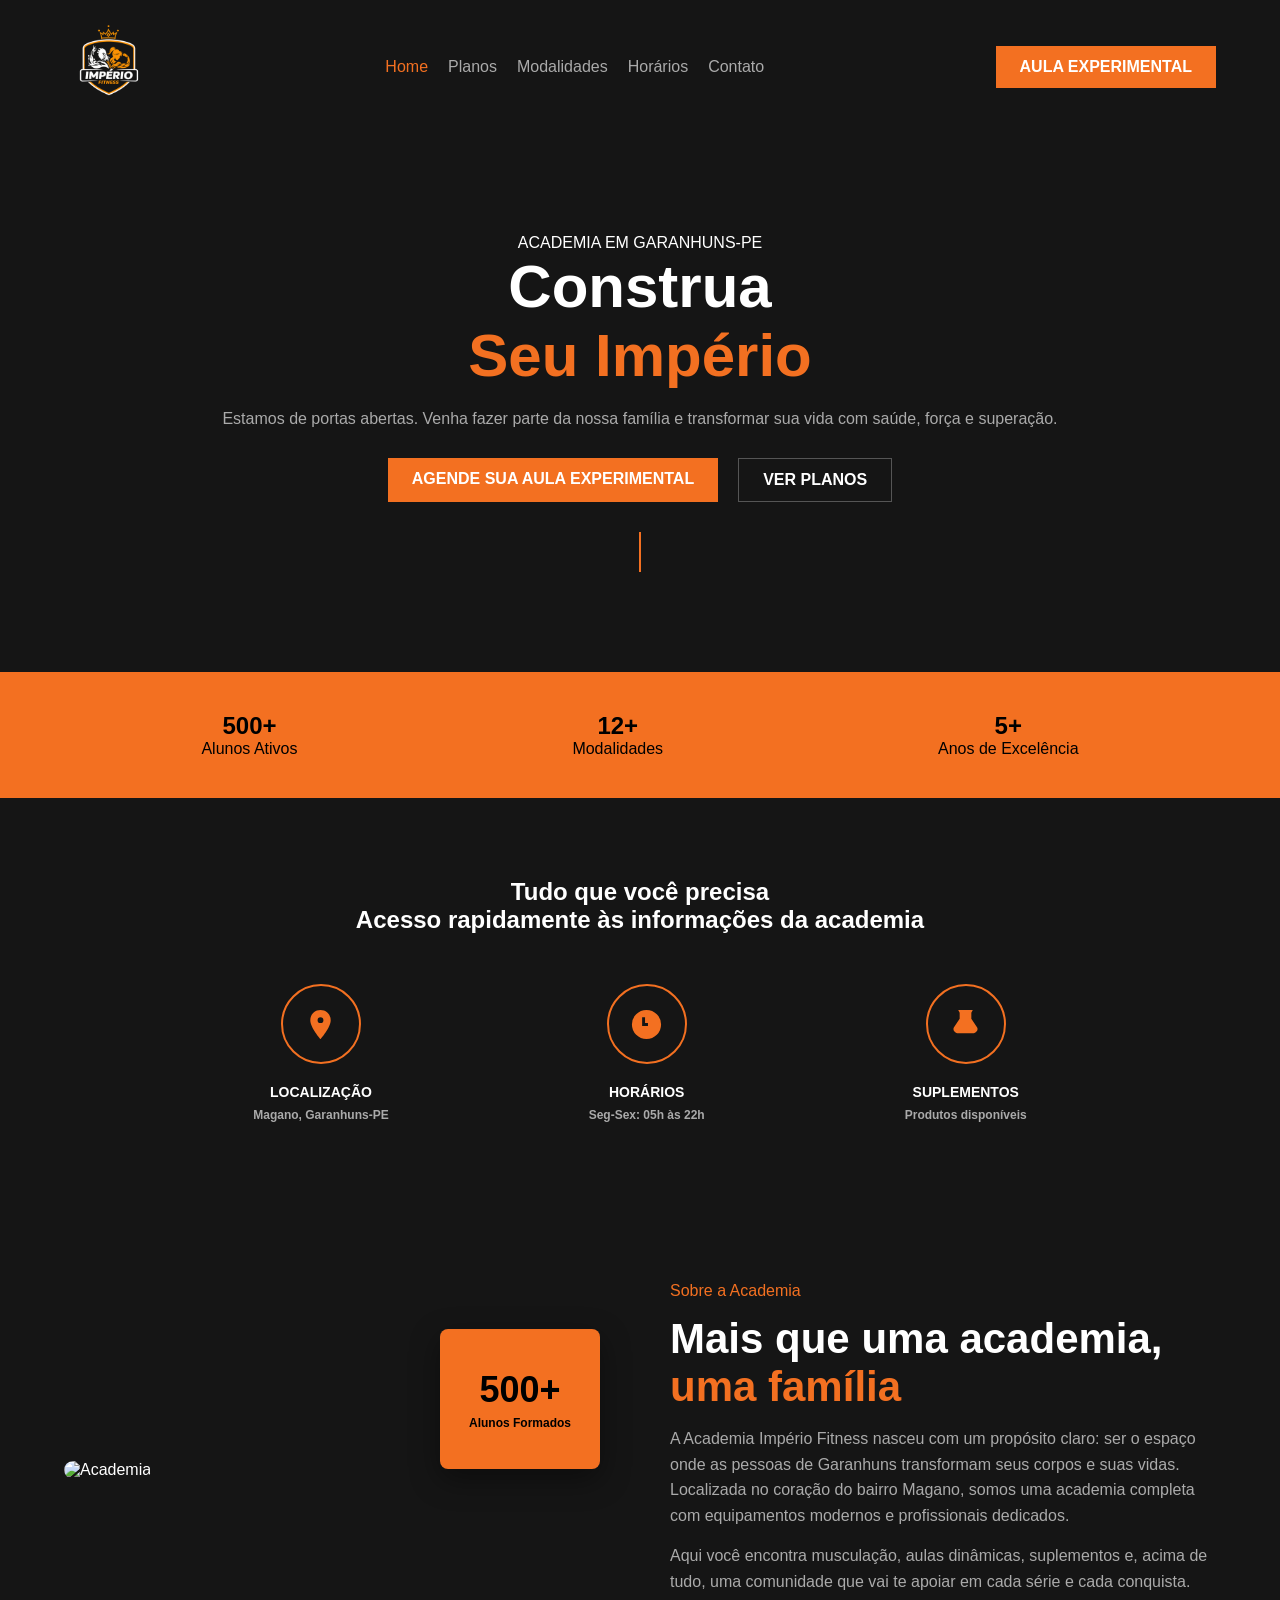
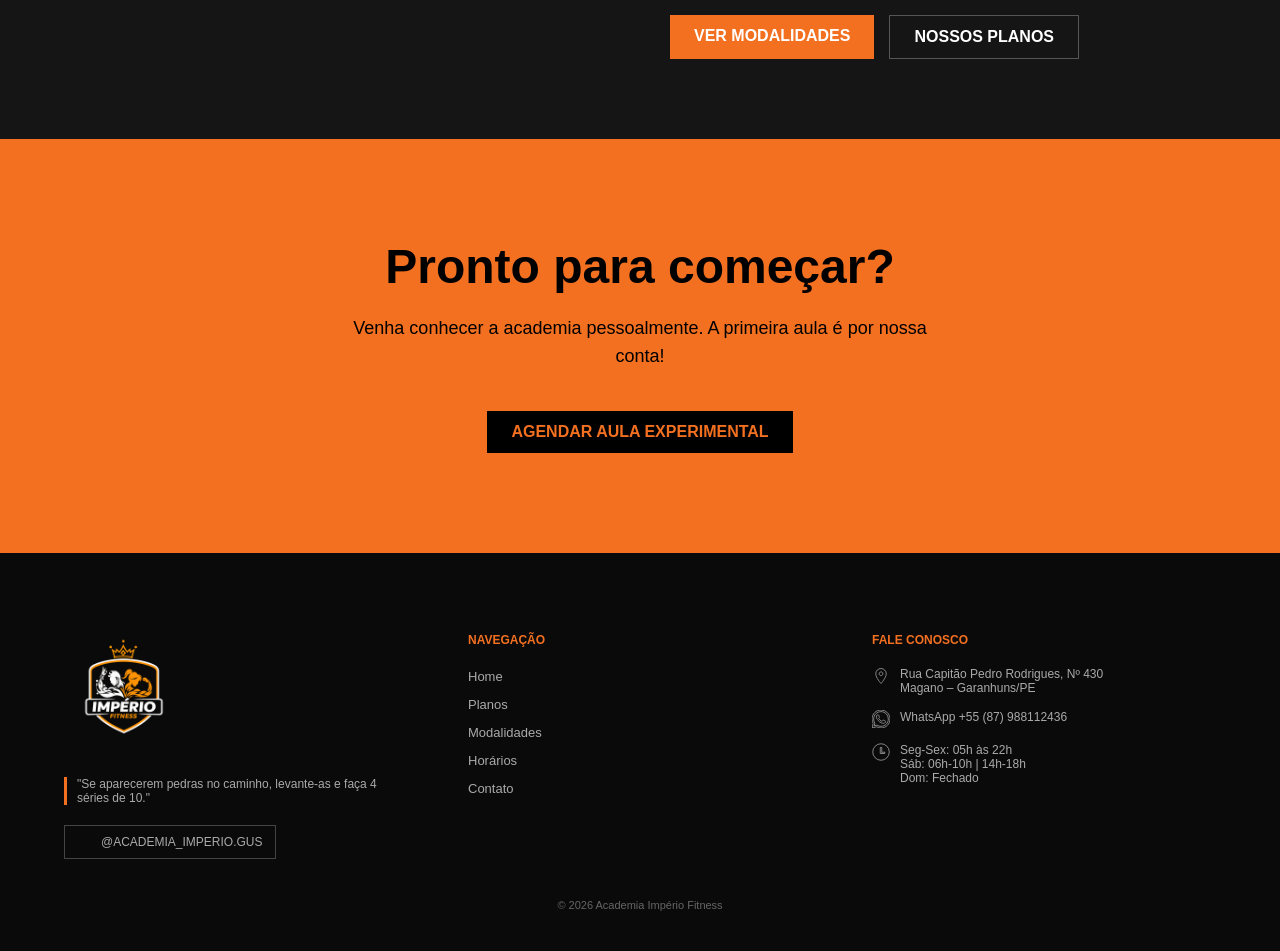
==== commit 484bf3ff: "Refatoração planos.html" ====
--- a/index.html
+++ b/index.html
@@ -83,7 +83,7 @@
 
 <section class="features">
     <div class="container text-center">
-        <h1>Tudo que você precisa</h1>
+        <h1>Tudo que você precisa</h>
         <p class="subtitle">Acesso rapidamente às informações da academia</p>
 
         <div class="features-grid">
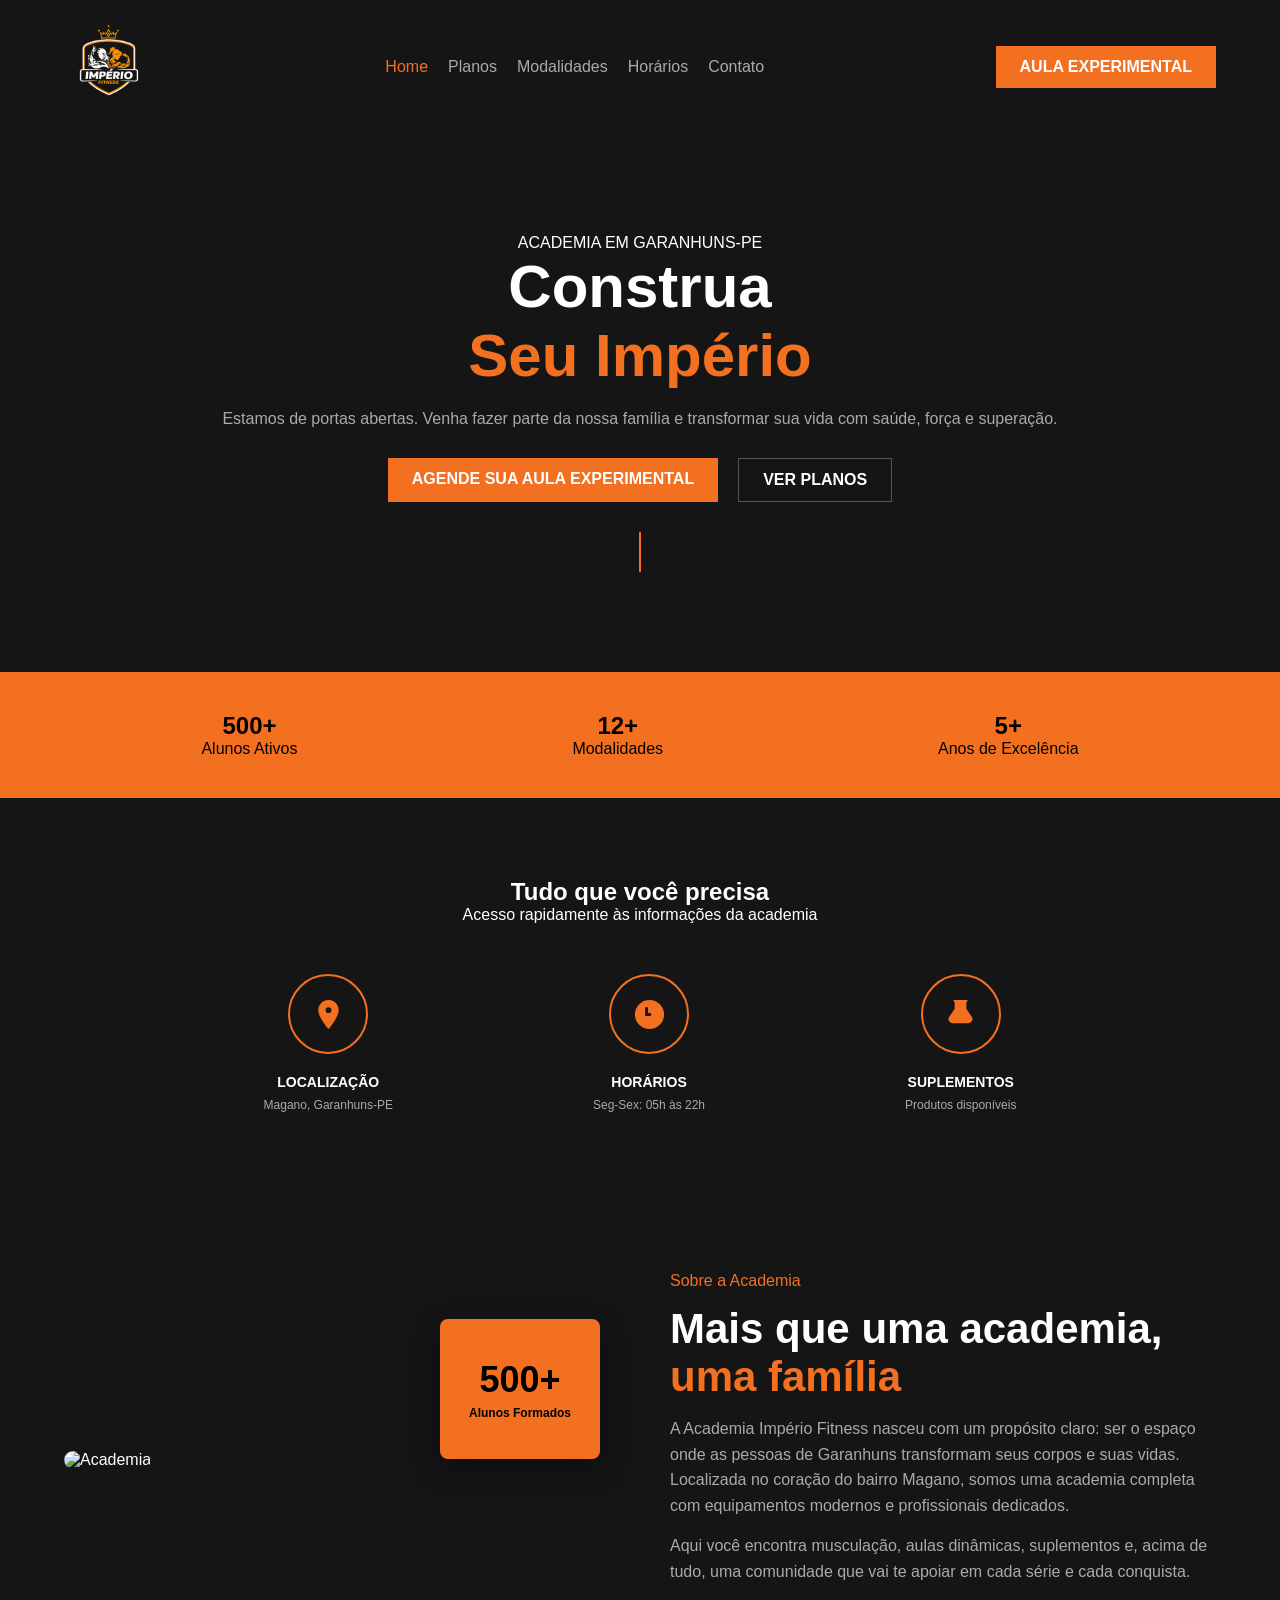
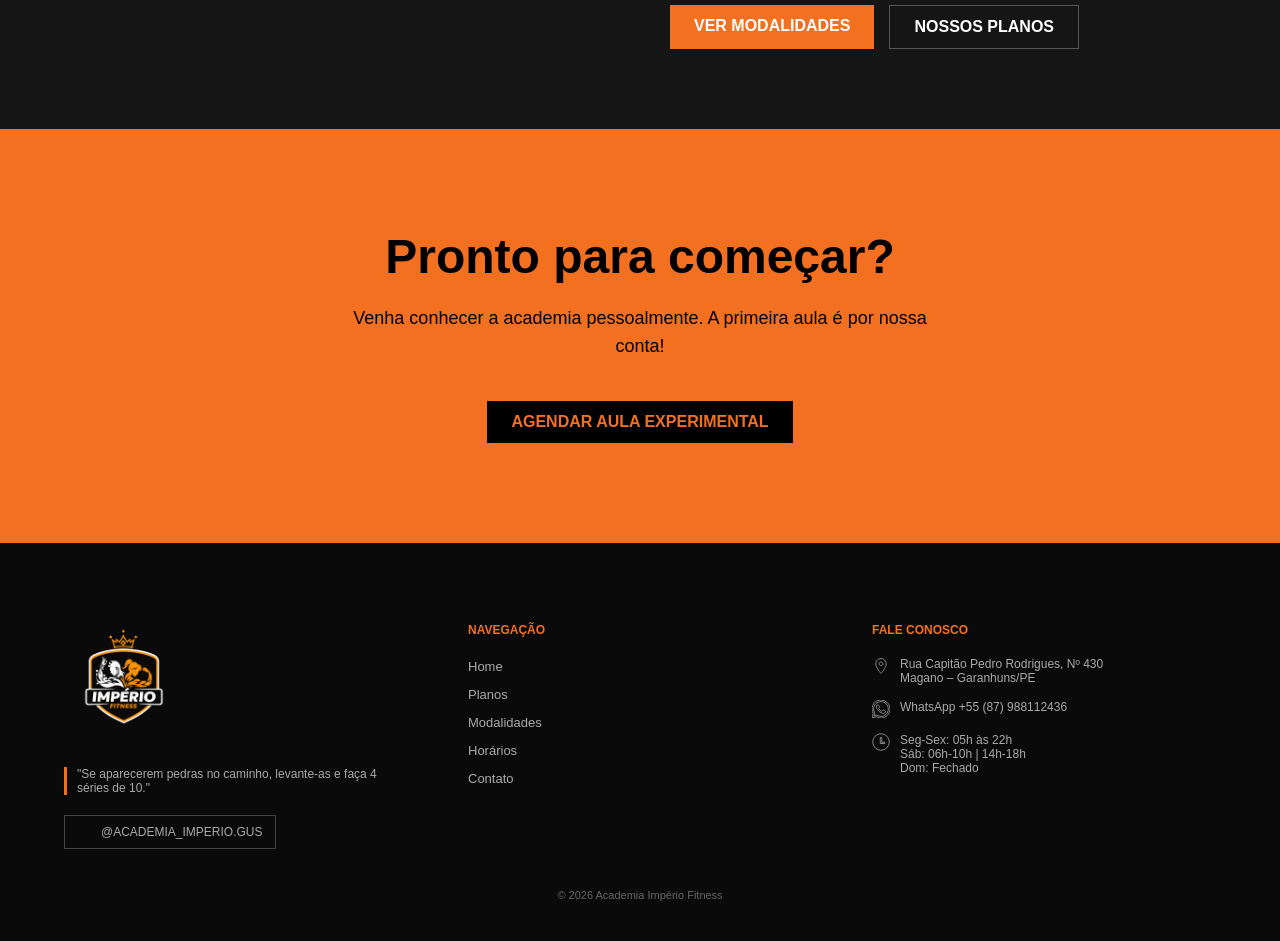
==== commit ae5c431c: "Add files via upload" ====
--- a/index.html
+++ b/index.html
@@ -83,7 +83,7 @@
 
 <section class="features">
     <div class="container text-center">
-        <h1>Tudo que você precisa</h>
+        <h1>Tudo que você precisa</h1>
         <p class="subtitle">Acesso rapidamente às informações da academia</p>
 
         <div class="features-grid">
--- a/style.css
+++ b/style.css
@@ -1,403 +1,567 @@
-:root {
-    --bg: #151515;
-    --orange: #F37021;
-    --text: #ffffff;
-    --gray: #aaaaaa;
-}
-
-* {
-    margin: 0;
-    padding: 0;
-    box-sizing: border-box;
-}
-
-body {
-    font-family: 'Inter', sans-serif;
-    background: var(--bg);
-    color: var(--text);
-}
-
-/* CONTAINER */
-.container {
-    width: 90%;
-    max-width: 1200px;
-    margin: 0 auto;
-}
-
-/* HEADER */
-.header {
-    padding: 20px 0;
-}
-
-.header-content {
-    display: flex;
-    justify-content: space-between;
-    align-items: center;
-}
-
-.logo img {
-    height: 90px;
-}
-
-.nav {
-    display: flex;
-    gap: 20px;
-}
-
-.nav a {
-    color: var(--gray);
-    text-decoration: none;
-}
-
-.nav a.active,
-.nav a:hover {
-    color: var(--orange);
-}
-
-/* BUTTONS */
-.btn {
-    padding: 12px 24px;
-    text-decoration: none;
-    font-weight: bold;
-    text-transform: uppercase;
-    display: inline-block;
-}
-
-.primary {
-    background: var(--orange);
-    color: white;
-}
-
-.secondary {
-    border: 1px solid #555;
-    color: white;
-}
-
-.dark {
-    background: black;
-    color: var(--orange);
-}
-
-/* HERO */
-.hero {
-    background: linear-gradient(rgba(21,21,21,0.8), rgba(21,21,21,1)),
-    url('https://images.unsplash.com/photo-1534438327276-14e5300c3a48');
-    background-size: cover;
-    padding: 100px 0;
-    text-align: center;
-}
-
-.hero h1 {
-    font-family: 'Montserrat', sans-serif;
-    font-size: 60px;
-}
-
-.hero span {
-    color: var(--orange);
-}
-
-.hero p {
-    margin: 20px 0;
-    color: var(--gray);
-}
-
-.hero-buttons {
-    margin: 30px 0;
-    display: flex;
-    gap: 20px;
-    justify-content: center;
-}
-
-.divider {
-    height: 40px;
-    width: 2px;
-    background: var(--orange);
-    margin: 0 auto;
-}
-
-/* STATS */
-.stats {
-    background: var(--orange);
-    color: black;
-    padding: 40px 0;
-}
-
-.stats-grid {
-    display: flex;
-    justify-content: space-around;
-    text-align: center;
-}
-
-
-.features {
-    padding: 80px 0;
-}
-
-.features-grid {
-    display: flex;
-    justify-content: center;
-    gap: 200px;
-    margin-top: 50px;
-}
-
-.feature {
-    max-width: 250px;
-    text-align: center;
-}
-
-/* ABOUT */
-.about {
-    padding: 80px 0;
-}
-
-.about-grid {
-    display: grid;
-    grid-template-columns: 1fr 1fr;
-    align-items: center;
-    gap: 60px;
-}
-
-/* IMAGEM */
-.about-image {
-    position: relative;
-}
-
-.about-image img {
-    width: 100%;
-    height: 100%;
-    object-fit: cover;
-    border-radius: 12px;
-}
-
-.about-badge {
-    position: absolute;
-    bottom: 10px;
-    right: 10px;
-
-    background: var(--orange);
-    color: black;
-
-    width: 160px;
-    height: 140px;
-
-    display: flex;
-    flex-direction: column;
-    justify-content: center;
-    align-items: center;
-
-    border-radius: 8px; /* leve arredondamento */
-
-    box-shadow: 0 10px 30px rgba(0,0,0,0.4);
-
-    font-family: 'Montserrat', sans-serif;
-    text-align: center;
-}
-
-.about-badge h3 {
-    font-size: 36px;
-    font-weight: 800;
-    margin-bottom: 5px;
-}
-
-.about-badge p {
-    font-size: 12px;
-    font-weight: bold;
-    line-height: 1.2;
-}
-
-.about-content h2 {
-    font-family: 'Montserrat', sans-serif;
-    font-size: 42px;
-    margin: 15px 0;
-}
-
-.about-content span {
-    color: var(--orange);
-}
-
-.about-content p {
-    color: var(--gray);
-    margin-bottom: 15px;
-    line-height: 1.6;
-}
-
-/* CTA */
-.cta {
-    background: var(--orange);
-    color: black;
-    padding: 100px 0;
-}
-
-/* garante centralização geral */
-.cta .container {
-    text-align: center;
-}
-
-/* título principal */
-.cta h1 {
-    font-family: 'Montserrat', sans-serif;
-    font-size: 48px;
-    margin-bottom: 20px;
-}
-
-/* texto */
-.cta p {
-    font-size: 18px;
-    margin-bottom: 30px;
-    max-width: 600px;
-    margin-left: auto;
-    margin-right: auto;
-    line-height: 1.6;
-}
-
-/* botão */
-.cta .btn {
-    margin-top: 10px;
-}
-
-
-
-.text-center {
-    text-align: center;
-}
-
-.icon {
-    width: 80px;
-    height: 80px;
-    border: 2px solid var(--orange);
-    border-radius: 50%;
-    display: flex;
-    align-items: center;
-    justify-content: center;
-    margin: 0 auto 20px;
-}
-
-.icon svg {
-    width: 35px;
-    height: 35px;
-    fill: var(--orange);
-}
-
-
-.feature h4 {
-    text-transform: uppercase;
-    font-size: 14px;
-    margin-bottom: 8px;
-}
-
-.feature p {
-    font-size: 12px;
-    color: var(--gray);
-}
-.buttons {
-    margin-top: 20px;
-    display: flex;
-    gap: 15px;
-}
-.footer {
-    background: #0a0a0a;
-    padding: 80px 0 40px;
-}
-
-/* GRID 3 COLUNAS */
-.footer-grid {
-    display: grid;
-    grid-template-columns: 1fr 1fr 1fr;
-    gap: 60px;
-}
-
-/* LOGO */
-.footer-logo {
-    width: 120px;
-    margin-bottom: 20px;
-}
-
-/* FRASE */
-.quote {
-    font-size: 12px;
-    color: var(--gray);
-    margin-bottom: 20px;
-    border-left: 3px solid var(--orange);
-    padding-left: 10px;
-}
-
-/* INSTAGRAM */
-.instagram {
-    display: flex;
-    align-items: center;
-    gap: 8px;
-    font-size: 12px;
-    text-decoration: none;
-    color: var(--gray);
-    border: 1px solid #444;
-    padding: 8px 12px;
-    width: fit-content;
-}
-
-.instagram svg {
-    width: 16px;
-    height: 16px;
-    fill: currentColor;
-}
-
-.instagram:hover {
-    color: var(--orange);
-    border-color: var(--orange);
-}
-
-/* TITULOS */
-.footer h4 {
-    color: var(--orange);
-    margin-bottom: 20px;
-    text-transform: uppercase;
-    font-size: 12px;
-}
-
-/* NAVEGAÇÃO */
-.footer-center ul {
-    list-style: none;
-}
-
-.footer-center li {
-    margin-bottom: 10px;
-}
-
-.footer-center a {
-    text-decoration: none;
-    color: var(--gray);
-    font-size: 13px;
-}
-
-.footer-center a:hover {
-    color: white;
-}
-
-/* CONTATO */
-.contact-list {
-    list-style: none;
-}
-
-.contact-list li {
-    display: flex;
-    align-items: flex-start;
-    gap: 10px;
-    margin-bottom: 15px;
-    font-size: 12px;
-    color: var(--gray);
-}
-
-.contact-list svg {
-    width: 18px;
-    height: 18px;
-    stroke: var(--gray);
-    fill: none;
-}
-
-/* RODAPÉ FINAL */
-.footer-bottom {
-    margin-top: 40px;
-    text-align: center;
-    font-size: 11px;
-    color: #666;
-}
-
+:root {
+    --bg: #151515;
+    --orange: #F37021;
+    --text: #ffffff;
+    --gray: #aaaaaa;
+}
+
+* {
+    margin: 0;
+    padding: 0;
+    box-sizing: border-box;
+}
+
+body {
+    font-family: 'Inter', sans-serif;
+    background: var(--bg);
+    color: var(--text);
+}
+
+/* CONTAINER */
+.container {
+    width: 90%;
+    max-width: 1200px;
+    margin: 0 auto;
+}
+
+/* HEADER */
+.header {
+    padding: 20px 0;
+}
+
+.header-content {
+    display: flex;
+    justify-content: space-between;
+    align-items: center;
+}
+
+.logo img {
+    height: 90px;
+}
+
+.nav {
+    display: flex;
+    gap: 20px;
+}
+
+.nav a {
+    color: var(--gray);
+    text-decoration: none;
+}
+
+.nav a.active,
+.nav a:hover {
+    color: var(--orange);
+}
+
+/* BUTTONS */
+.btn {
+    padding: 12px 24px;
+    text-decoration: none;
+    font-weight: bold;
+    text-transform: uppercase;
+    display: inline-block;
+}
+
+.primary {
+    background: var(--orange);
+    color: white;
+}
+
+.secondary {
+    border: 1px solid #555;
+    color: white;
+}
+
+.dark {
+    background: black;
+    color: var(--orange);
+}
+
+/* HERO */
+.hero {
+    background: linear-gradient(rgba(21,21,21,0.8), rgba(21,21,21,1)),
+    url('https://images.unsplash.com/photo-1534438327276-14e5300c3a48');
+    background-size: cover;
+    padding: 100px 0;
+    text-align: center;
+}
+
+.hero h1 {
+    font-family: 'Montserrat', sans-serif;
+    font-size: 60px;
+}
+
+.hero span {
+    color: var(--orange);
+}
+
+.hero p {
+    margin: 20px 0;
+    color: var(--gray);
+}
+
+.hero-buttons {
+    margin: 30px 0;
+    display: flex;
+    gap: 20px;
+    justify-content: center;
+}
+
+.divider {
+    height: 40px;
+    width: 2px;
+    background: var(--orange);
+    margin: 0 auto;
+}
+
+/* STATS */
+.stats {
+    background: var(--orange);
+    color: black;
+    padding: 40px 0;
+}
+
+.stats-grid {
+    display: flex;
+    justify-content: space-around;
+    text-align: center;
+}
+
+
+.features {
+    padding: 80px 0;
+}
+
+.features-grid {
+    display: flex;
+    justify-content: center;
+    gap: 200px;
+    margin-top: 50px;
+}
+
+.feature {
+    max-width: 250px;
+    text-align: center;
+}
+
+/* ABOUT */
+.about {
+    padding: 80px 0;
+}
+
+.about-grid {
+    display: grid;
+    grid-template-columns: 1fr 1fr;
+    align-items: center;
+    gap: 60px;
+}
+
+/* IMAGEM */
+.about-image {
+    position: relative;
+}
+
+.about-image img {
+    width: 100%;
+    height: 100%;
+    object-fit: cover;
+    border-radius: 12px;
+}
+
+.about-badge {
+    position: absolute;
+    bottom: 10px;
+    right: 10px;
+
+    background: var(--orange);
+    color: black;
+
+    width: 160px;
+    height: 140px;
+
+    display: flex;
+    flex-direction: column;
+    justify-content: center;
+    align-items: center;
+
+    border-radius: 8px; /* leve arredondamento */
+
+    box-shadow: 0 10px 30px rgba(0,0,0,0.4);
+
+    font-family: 'Montserrat', sans-serif;
+    text-align: center;
+}
+
+.about-badge h3 {
+    font-size: 36px;
+    font-weight: 800;
+    margin-bottom: 5px;
+}
+
+.about-badge p {
+    font-size: 12px;
+    font-weight: bold;
+    line-height: 1.2;
+}
+
+.about-content h2 {
+    font-family: 'Montserrat', sans-serif;
+    font-size: 42px;
+    margin: 15px 0;
+}
+
+.about-content span {
+    color: var(--orange);
+}
+
+.about-content p {
+    color: var(--gray);
+    margin-bottom: 15px;
+    line-height: 1.6;
+}
+
+/* CTA */
+.cta {
+    background: var(--orange);
+    color: black;
+    padding: 100px 0;
+}
+
+/* garante centralização geral */
+.cta .container {
+    text-align: center;
+}
+
+/* título principal */
+.cta h1 {
+    font-family: 'Montserrat', sans-serif;
+    font-size: 48px;
+    margin-bottom: 20px;
+}
+
+/* texto */
+.cta p {
+    font-size: 18px;
+    margin-bottom: 30px;
+    max-width: 600px;
+    margin-left: auto;
+    margin-right: auto;
+    line-height: 1.6;
+}
+
+/* botão */
+.cta .btn {
+    margin-top: 10px;
+}
+
+
+
+.text-center {
+    text-align: center;
+}
+
+.icon {
+    width: 80px;
+    height: 80px;
+    border: 2px solid var(--orange);
+    border-radius: 50%;
+    display: flex;
+    align-items: center;
+    justify-content: center;
+    margin: 0 auto 20px;
+}
+
+.icon svg {
+    width: 35px;
+    height: 35px;
+    fill: var(--orange);
+}
+
+
+.feature h4 {
+    text-transform: uppercase;
+    font-size: 14px;
+    margin-bottom: 8px;
+}
+
+.feature p {
+    font-size: 12px;
+    color: var(--gray);
+}
+.buttons {
+    margin-top: 20px;
+    display: flex;
+    gap: 15px;
+}
+.footer {
+    background: #0a0a0a;
+    padding: 80px 0 40px;
+}
+
+/* GRID 3 COLUNAS */
+.footer-grid {
+    display: grid;
+    grid-template-columns: 1fr 1fr 1fr;
+    gap: 60px;
+}
+
+/* LOGO */
+.footer-logo {
+    width: 120px;
+    margin-bottom: 20px;
+}
+
+/* FRASE */
+.quote {
+    font-size: 12px;
+    color: var(--gray);
+    margin-bottom: 20px;
+    border-left: 3px solid var(--orange);
+    padding-left: 10px;
+}
+
+/* INSTAGRAM */
+.instagram {
+    display: flex;
+    align-items: center;
+    gap: 8px;
+    font-size: 12px;
+    text-decoration: none;
+    color: var(--gray);
+    border: 1px solid #444;
+    padding: 8px 12px;
+    width: fit-content;
+}
+
+.instagram svg {
+    width: 16px;
+    height: 16px;
+    fill: currentColor;
+}
+
+.instagram:hover {
+    color: var(--orange);
+    border-color: var(--orange);
+}
+
+/* TITULOS */
+.footer h4 {
+    color: var(--orange);
+    margin-bottom: 20px;
+    text-transform: uppercase;
+    font-size: 12px;
+}
+
+/* NAVEGAÇÃO */
+.footer-center ul {
+    list-style: none;
+}
+
+.footer-center li {
+    margin-bottom: 10px;
+}
+
+.footer-center a {
+    text-decoration: none;
+    color: var(--gray);
+    font-size: 13px;
+}
+
+.footer-center a:hover {
+    color: white;
+}
+
+/* CONTATO */
+.contact-list {
+    list-style: none;
+}
+
+.contact-list li {
+    display: flex;
+    align-items: flex-start;
+    gap: 10px;
+    margin-bottom: 15px;
+    font-size: 12px;
+    color: var(--gray);
+}
+
+.contact-list svg {
+    width: 18px;
+    height: 18px;
+    stroke: var(--gray);
+    fill: none;
+}
+
+/* RODAPÉ FINAL */
+.footer-bottom {
+    margin-top: 40px;
+    text-align: center;
+    font-size: 11px;
+    color: #666;
+}
+.page-title {
+    font-family: 'Montserrat', sans-serif;
+    font-size: 48px;
+    margin-bottom: 20px;
+}
+
+.page-title span { color: var(--orange); }
+
+.schedule-section { padding: 80px 0; }
+
+.schedule-panel {
+    background: var(--orange);
+    border-radius: 12px;
+    padding: 40px;
+    margin-top: 40px;
+}
+
+.panel-title {
+    text-align: center;
+    color: black;
+    font-family: 'Montserrat', sans-serif;
+    font-size: 24px;
+    margin-bottom: 30px;
+}
+
+.days-grid {
+    display: grid;
+    grid-template-columns: repeat(4, 1fr);
+    gap: 15px;
+}
+
+.day-card {
+    background: white;
+    color: black;
+    padding: 20px;
+    border-radius: 8px;
+}
+
+.day-top {
+    display: flex;
+    justify-content: space-between;
+    align-items: center;
+    border-bottom: 1px solid #ddd;
+    padding-bottom: 10px;
+    margin-bottom: 15px;
+}
+
+.day-top h4 {
+    font-size: 14px;
+    text-transform: uppercase;
+}
+
+.day-card p {
+    font-size: 13px;
+    display: flex;
+    justify-content: space-between;
+    margin-bottom: 8px;
+}
+
+.day-card p span { font-weight: bold; }
+
+.badge-open {
+    background: #e6f4ea;
+    color: green;
+    font-size: 10px;
+    padding: 3px 8px;
+    border-radius: 10px;
+    font-weight: bold;
+}
+
+.badge-closed {
+    background: #fce8e8;
+    color: red;
+    font-size: 10px;
+    padding: 3px 8px;
+    border-radius: 10px;
+    font-weight: bold;
+}
+
+.closed-card { background: #fdf5f5; }
+
+.closed-msg { margin-top: 20px; text-align: center; color: #555; }
+
+.table-title { font-family: 'Montserrat', sans-serif; margin-bottom: 20px; }
+
+.table-wrapper {
+    background: #1e1e1e;
+    border: 1px solid #333;
+    border-radius: 8px;
+    padding: 20px;
+}
+
+.simple-table {
+    width: 100%;
+    border-collapse: collapse;
+}
+
+.simple-table th, .simple-table td {
+    padding: 15px;
+    text-align: left;
+    border-bottom: 1px solid #333;
+}
+
+.simple-table th { color: var(--orange); }
+
+.time-col { text-align: right; color: var(--orange); font-weight: bold; }
+
+.row-closed td { color: #666; }
+
+.contact-section { padding: 80px 0; }
+
+.contact-grid {
+    display: grid;
+    grid-template-columns: 1fr 1fr;
+    gap: 40px;
+    margin-top: 40px;
+}
+
+.form-card {
+    background: white;
+    color: black;
+    padding: 40px;
+    border-radius: 12px;
+}
+
+.form-card h3 {
+    font-family: 'Montserrat', sans-serif;
+    margin-bottom: 20px;
+}
+
+.form-group { margin-bottom: 20px; }
+
+.form-group label {
+    display: block;
+    font-size: 12px;
+    font-weight: bold;
+    margin-bottom: 5px;
+}
+
+.form-group input, .form-group textarea {
+    width: 100%;
+    padding: 12px;
+    border: 1px solid #ccc;
+    border-radius: 4px;
+    font-family: 'Inter', sans-serif;
+}
+
+.full-width { width: 100%; text-align: center; }
+
+.social-links-box {
+    display: flex;
+    gap: 10px;
+    margin-top: 20px;
+}
+
+.social-links-box .btn { flex: 1; text-align: center; }
+
+.info-card {
+    background: #1e1e1e;
+    border: 1px solid #333;
+    border-radius: 12px;
+    padding: 40px;
+}
+
+.map-box { margin-top: 20px; border-radius: 8px; overflow: hidden; }
